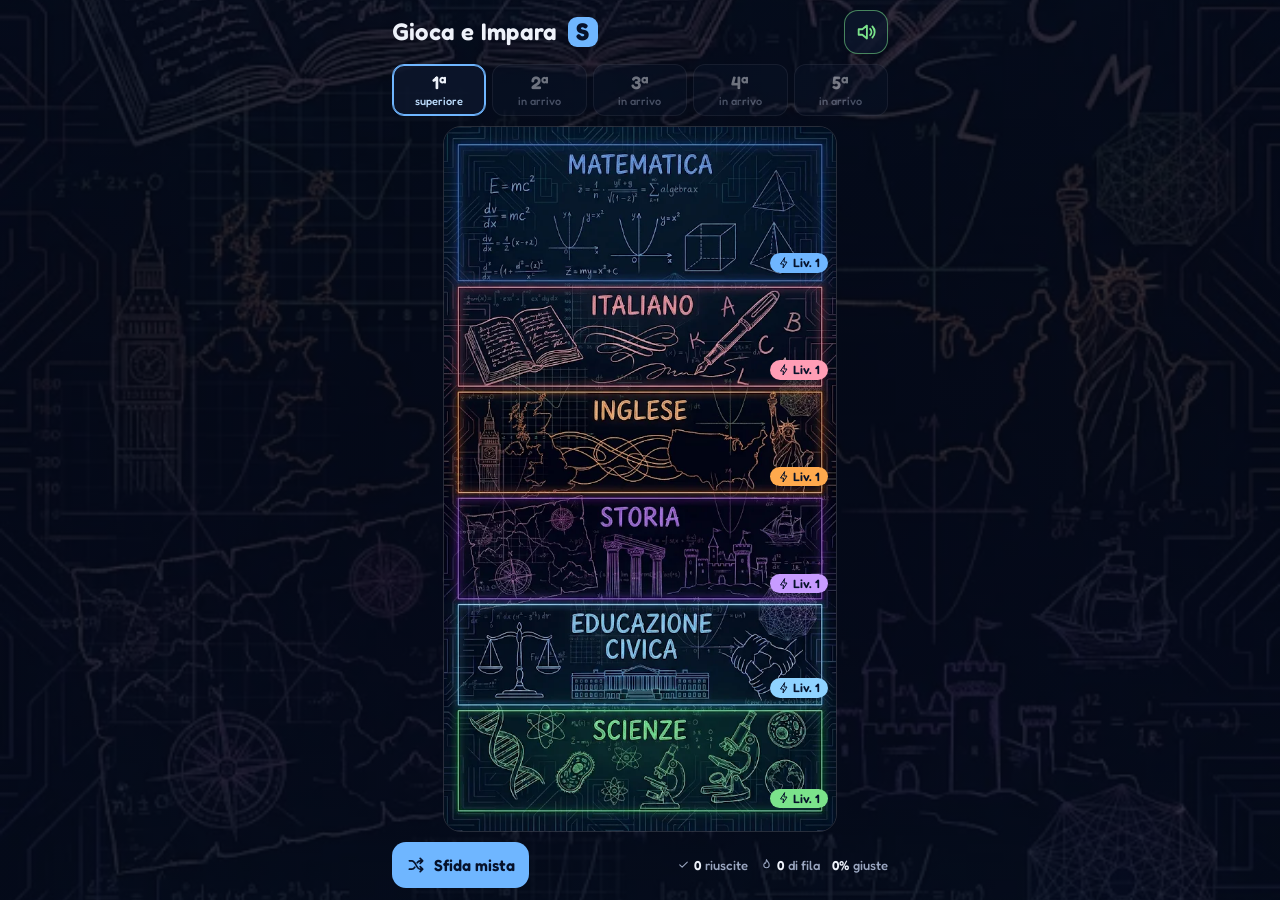
==== www/index.html @ 8625fc1e "Gioca e Impara S: primo pezzo (1ª superiore, sei materie, versione web) Motore dei giochi copiato da" ====
<!DOCTYPE html>
<html lang="it">
<head>
  <meta charset="utf-8">
  <meta http-equiv="Content-Security-Policy" content="default-src 'self' data: blob: gap: 'unsafe-inline'; img-src 'self' data: blob:; media-src 'self' data: blob:; connect-src 'self'">
  <meta name="viewport" content="width=device-width, initial-scale=1, viewport-fit=cover">
  <meta name="theme-color" content="#050B1A">
  <title>Gioca e Impara S</title>
  <link rel="stylesheet" href="css/style.css">
  <link rel="stylesheet" href="css/s.css">
</head>
<body data-theme="teen" class="s-app">
  <main id="app"></main>
  <script src="js/voice.js"></script>
  <script src="js/questions.js"></script>
  <script src="js/s_data.js"></script>
  <script src="js/parole.js"></script>
  <script src="js/emo_words.js"></script>
  <script src="js/games.js"></script>
  <script src="js/games2.js"></script>
  <script src="js/s_games.js"></script>
  <script src="js/s_speech.js"></script>
  <script src="js/s_app.js"></script>
</body>
</html>
---- www/css/style.css ----
/* ===== Gioca e Impara — stile (riordinato il 10/10/2026: stesse regole, raggruppate per argomento) =====
   Ogni sezione mantiene l'ordine originale delle regole. I tre temi sono body[data-theme="piccoli|ragazzi|teen"];
   body.calm = «Effetti e luci ridotti». Le regole aggiunte dopo vanno nella sezione giusta, non in fondo. */

/* ============================================================
   Caratteri (Fredoka, inclusi nell'app)
   ============================================================ */
@font-face { font-family: "Fredoka"; font-weight: 400; src: url("../vendor/fredoka/fredoka-latin-400-normal.woff2") format("woff2"); font-display: swap; }
@font-face { font-family: "Fredoka"; font-weight: 500; src: url("../vendor/fredoka/fredoka-latin-500-normal.woff2") format("woff2"); font-display: swap; }
@font-face { font-family: "Fredoka"; font-weight: 600; src: url("../vendor/fredoka/fredoka-latin-600-normal.woff2") format("woff2"); font-display: swap; }
@font-face { font-family: "Fredoka"; font-weight: 700; src: url("../vendor/fredoka/fredoka-latin-700-normal.woff2") format("woff2"); font-display: swap; }

/* ============================================================
   Colori dei tre temi: piccoli (1ª–3ª el.), ragazzi (4ª–5ª el.), teen (medie)
   ============================================================ */
/* Tre "età" dell'app: i colori cambiano con la classe */
:root, body[data-theme="piccoli"] {
  /* colori riposanti (10/10/2026): niente bianco puro, bordi grigio-blu invece che quasi neri, accenti meno accesi */
  --bg-a: #D9EDF5; --bg-b: #F8F0DA;
  --ink: #33375A; --edge: #474C70;
  --card: #FFFBF2; --card-soft: #F2F6F8;
  --accent: #EE7A98; --on-accent: #FFFFFF;
  --accent2: #F2C35A; --on-accent2: #33375A;
  --good: #3E9E57; --bad: #D25C5F;
  --muted: #5F6385;
}
body[data-theme="ragazzi"] {
  --bg-a: #8FE8D6; --bg-b: #FFE48A;
  --ink: #1F2A44; --edge: #1F2A44;
  --card: #FFFFFF; --card-soft: #EAFBF6;
  --accent: #FF6B3D; --on-accent: #FFFFFF;
  --accent2: #2EE6FF; --on-accent2: #1F2A44;
  --good: #34a847; --bad: #E5484D;
  --muted: #45557A;
}
body[data-theme="teen"] {
  --bg-a: #1B1A4B; --bg-b: #2E2490;
  --ink: #F4F2FF; --edge: #0D0C33;
  --card: #2D2B73; --card-soft: #25235F;
  --accent: #C6F432; --on-accent: #1B1A4B;
  --accent2: #FF3D81; --on-accent2: #FFFFFF;
  --good: #5BE37A; --bad: #FF6B6F;
  --muted: #B9B5F0;
}
body {
  font-family: "Fredoka", system-ui, sans-serif;
  font-weight: 500; font-size: 18px; line-height: 1.3;
  color: var(--ink);
  background: linear-gradient(180deg, var(--bg-a), var(--bg-b));
  background-attachment: fixed;
  -webkit-user-select: none; user-select: none;
  overscroll-behavior: none;
}
body[data-theme="teen"] {
  background: radial-gradient(120% 60% at 80% 0%, #5B2BD6 0%, rgba(91,43,214,0) 60%), linear-gradient(180deg, var(--bg-a), var(--bg-b));
  background-attachment: fixed;
}
body[data-theme="teen"] {
  /* colori riposanti: antracite invece del nero, scritte non bianco pieno, niente aloni fluo */
  --bg-a: #181B22; --bg-b: #181B22;
  --ink: #E4E6EC; --edge: rgba(255,255,255,.14);
  --card: rgba(255,255,255,.06); --card-soft: rgba(255,255,255,.05);
  --accent: #3F9E57; --on-accent: #04140A;
  --accent2: rgba(255,255,255,.09); --on-accent2: #E4E6EC;
  --good: #3F9E57; --bad: #E86B8C;
  --muted: #9298AA;
  background: radial-gradient(420px 320px at 50% 18%, rgba(63,158,87,.10), transparent 65%),
    linear-gradient(rgba(255,255,255,.025) 1px, transparent 1px) 0 0/28px 28px,
    linear-gradient(90deg, rgba(255,255,255,.025) 1px, transparent 1px) 0 0/28px 28px, #181B22;
  background-attachment: fixed;
}
body[data-theme="ragazzi"] {
  /* colori riposanti: blu meno saturo e meno scuro, scritte bianco-panna */
  --bg-a: #1E2A5E; --bg-b: #2E3D7E;
  --ink: #ECEEF6; --edge: rgba(255,255,255,.2);
  --card: rgba(255,255,255,.10); --card-soft: rgba(255,255,255,.08);
  --accent: #34a847; --on-accent: #04140A;
  --accent2: #FFC94A; --on-accent2: #2a1d00;
  --good: #34a847; --bad: #FF5C8A;
  --muted: #B3BBDD;
  background: radial-gradient(380px 300px at 85% 0%, rgba(120,190,230,.16), transparent 65%), radial-gradient(360px 300px at 0% 40%, rgba(155,123,255,.12), transparent 65%), linear-gradient(180deg, var(--bg-a), var(--bg-b));
  background-attachment: fixed;
}

/* ============================================================
   Base della pagina
   ============================================================ */
* { box-sizing: border-box; -webkit-tap-highlight-color: transparent; }
html, body { margin: 0; height: 100%; }
input { -webkit-user-select: text; user-select: text; }
h1, h2, h3 { margin: 0; font-weight: 700; line-height: 1.1; }
h1 { font-size: 32px; }
h2 { font-size: 24px; }
h3 { font-size: 19px; }
p { margin: 0; }
button { font: inherit; color: inherit; background: none; border: 0; padding: 0; cursor: pointer; }
/* niente scorrimento sul body: con overflow su html E body il body diventava un contenitore alto quanto lo schermo e window.scrollTo non scorreva più (il pulsante «Avanti» restava fuori vista) */
html { overflow-x: hidden; }
body { overflow-x: clip; }

/* ============================================================
   Componenti comuni: pulsanti, schede, fumetti, interruttori, finestre
   ============================================================ */
.screen { display: flex; flex-direction: column; gap: 14px; min-height: calc(100vh - 40px); }
.muted { color: var(--muted); font-size: 16px; }
.center { text-align: center; }
.btn {
  display: inline-flex; align-items: center; justify-content: center; gap: 8px;
  min-height: 56px; padding: 10px 22px;
  font-weight: 700; font-size: 20px;
  background: var(--accent); color: var(--on-accent);
  border: 3px solid var(--edge); border-radius: 22px;
  box-shadow: 0 5px 0 var(--edge);
}
.btn:active { transform: translateY(4px); box-shadow: 0 1px 0 var(--edge); }
.btn.alt { background: var(--accent2); color: var(--on-accent2); }
.btn.ghost { background: var(--card); color: var(--ink); }
.btn.big { min-height: 66px; font-size: 24px; width: 100%; }
.btn[disabled] { opacity: .45; box-shadow: 0 5px 0 var(--edge); pointer-events: none; }
.icon-btn {
  width: 48px; height: 48px; display: grid; place-items: center; font-size: 22px;
  background: var(--card); border: 3px solid var(--edge); border-radius: 16px; box-shadow: 0 4px 0 var(--edge);
}
.icon-btn:active { transform: translateY(3px); box-shadow: 0 1px 0 var(--edge); }
.card {
  background: var(--card); border: 3px solid var(--edge); border-radius: 26px;
  box-shadow: 0 6px 0 var(--edge); padding: 16px;
}
body.calm .flash:not(:disabled) { animation: none; }
.bubble {
  position: relative; align-self: center; max-width: 92%;
  background: var(--card); border: 3px solid var(--edge); border-radius: 20px; padding: 10px 16px;
  box-shadow: 0 4px 0 var(--edge); font-weight: 600; text-align: center;
}
.bubble::after {
  content: ""; position: absolute; left: 50%; bottom: -14px; width: 18px; height: 18px; margin-left: -9px;
  background: var(--card); border-right: 3px solid var(--edge); border-bottom: 3px solid var(--edge);
  transform: rotate(45deg); border-bottom-right-radius: 5px;
}
.dots { display: flex; gap: 8px; justify-content: center; }
.dots i { width: 14px; height: 14px; border-radius: 50%; border: 3px solid var(--edge); background: var(--card); }
.dots i.on { background: var(--accent); width: 34px; border-radius: 10px; }
.group-title { font-weight: 700; font-size: 18px; color: var(--muted); margin: 6px 4px 0; }
.avatar {
  width: 56px; height: 56px; flex: none; overflow: hidden; border-radius: 50%; background: var(--card-soft);
  border: 3px solid var(--edge); box-shadow: 0 4px 0 var(--edge);
}
.avatar img { width: 100%; height: 100%; object-fit: cover; display: block; }
.avatar.xl { width: 150px; height: 150px; margin: 0 auto; }
.nav { display: flex; gap: 12px; margin-top: auto; padding-top: 6px; }
.nav .btn { flex: 1; }
.pill {
  display: inline-block; margin-top: 4px; padding: 2px 12px; font-size: 15px; font-weight: 700;
  color: var(--on-accent2); background: var(--accent2); border: 2.5px solid var(--edge); border-radius: 999px;
}
.chip {
  display: inline-flex; align-items: center; gap: 6px; padding: 6px 14px; font-weight: 700; font-size: 18px;
  background: var(--card); border: 3px solid var(--edge); border-radius: 999px; box-shadow: 0 3px 0 var(--edge);
}
.modal { position: fixed; inset: 0; z-index: 20; display: flex; align-items: flex-end; justify-content: center; padding: 16px; background: rgba(20, 18, 60, .55); }
.sheet { width: 100%; max-width: 480px; max-height: 76vh; overflow: auto; display: flex; flex-direction: column; gap: 14px; padding: 18px 16px; }
.sheet > * { flex-shrink: 0; }
.sheet .btn { min-height: 50px; padding: 10px 14px; font-size: 16px; line-height: 1.2; }
.switch { min-width: 76px; min-height: 44px; padding: 4px 12px; font-weight: 700; background: var(--card-soft); border: 3px solid var(--edge); border-radius: 999px; }
.switch.on { background: var(--good); color: #fff; }
.toast {
  position: fixed; left: 50%; bottom: calc(26px + env(safe-area-inset-bottom)); z-index: 30; transform: translateX(-50%);
  max-width: 88vw; padding: 12px 20px; text-align: center; font-weight: 700;
  color: #2B2D52; background: #FFE066; border: 3px solid var(--edge); border-radius: 18px; box-shadow: 0 5px 0 var(--edge);
}
/* pulsante lettura su ogni schermata */
.narrate { position: fixed; right: 12px; top: calc(112px + env(safe-area-inset-top)); z-index: 10; width: 52px; height: 52px; padding: 0; display: grid; place-items: center; font-size: 26px; border-radius: 50%; border: 3px solid var(--edge); background: var(--card); box-shadow: 0 4px 0 var(--edge); cursor: pointer; }
.narrate:active { transform: translateY(3px); box-shadow: 0 1px 0 var(--edge); }
.narrate.on { background: var(--bad); color: #fff; }
.narrate[hidden] { display: none; }
/* interruttore voce ON/OFF (sempre visibile) */
.topctl { position: fixed; left: 0; right: 0; top: calc(8px + env(safe-area-inset-top)); z-index: 25; display: flex; justify-content: center; gap: 8px; pointer-events: none; }
.voicetgl { pointer-events: auto; min-height: 36px; padding: 0 14px; display: flex; align-items: center; gap: 6px; font: inherit; font-size: 15px; font-weight: 800; border-radius: 22px; border: 3px solid var(--edge); background: #2fbf71; color: #fff; box-shadow: 0 4px 0 var(--edge); cursor: pointer; }
.voicetgl.off { background: #e5484d; }
.voicetgl:active { transform: translateY(3px); box-shadow: 0 1px 0 var(--edge); }
.voicetgl[hidden] { display: none; }
.btn-row { display: flex; gap: 10px; }
.btn-row .btn { flex: 1; }
.btn.small { min-height: 36px; padding: 0 10px; font-size: 14px; }
.btn:disabled { opacity: .5; }
.bubble.intro { animation: introPop .4s cubic-bezier(.2,1.4,.4,1) both; }
.bubble.intro::after { left: var(--tail, 50%); }
.flash:not(:disabled) { animation: flashBtn 1.6s ease-in-out 3; }
.screen { min-height: calc(100vh - 70px - env(safe-area-inset-top) - env(safe-area-inset-bottom)); min-height: calc(100dvh - 70px - env(safe-area-inset-top) - env(safe-area-inset-bottom)); gap: 10px; }
.nav { position: sticky; bottom: 0; z-index: 5; padding: 14px 0 2px; background: linear-gradient(to bottom, rgba(0,0,0,0), var(--bg-b) 38%); }
body.playing .topctl { left: 8px; right: auto; top: calc(48px + env(safe-area-inset-top)); justify-content: flex-start; gap: 6px; }
body.playing .voicetgl { min-height: 30px; padding: 0 10px; font-size: 12px; }
body.playing .topctl { left: 8px; right: auto; top: calc(8px + env(safe-area-inset-top)); }
body.playing .voicetgl { min-height: 32px; padding: 0 9px; font-size: 12px; }
body.playing .voicetgl { padding: 0 7px; font-size: 11px; gap: 3px; min-height: 30px; }
body.playing .topctl { gap: 4px; }
body.playing .voicetgl .tx { display: none; }
body.playing .voicetgl { padding: 0 10px; font-size: 16px; }
body.playing .topctl { top: calc(16px + env(safe-area-inset-top)); gap: 10px; }
body.playing .voicetgl { min-height: 46px; min-width: 46px; font-size: 22px; padding: 0 12px; }
.icon-btn[data-act="settings"] { width: 54px; height: 54px; font-size: 26px; background: #5d6068; display: flex; align-items: center; justify-content: center; }
.screen .sheet .parent-note, .sheet .parent-note { font-size: 14px; padding: 6px 10px; margin: 4px 0; }
.sheet .parent-note + h2 { font-size: 20px; margin: 2px 0; }
body[data-theme="teen"] .btn, body[data-theme="teen"] .icon-btn, body[data-theme="teen"] .card, body[data-theme="teen"] .chip,
body[data-theme="teen"] .bubble, body[data-theme="teen"] .tile, body[data-theme="teen"] .ans, body[data-theme="teen"] .switch { box-shadow: none; border-width: 1px; }
body[data-theme="teen"] .btn:active, body[data-theme="teen"] .icon-btn:active, body[data-theme="teen"] .tile:active, body[data-theme="teen"] .ans:active { transform: none; filter: brightness(1.25); }
body[data-theme="teen"] .btn { border-radius: 17px; letter-spacing: .02em; }
body[data-theme="teen"] .btn:not(.alt):not(.ghost) { background: linear-gradient(180deg, #46d160, #2c9a40); border-color: transparent; color: #04140A; }
body[data-theme="teen"] .btn.flash:not(:disabled) { animation: none; box-shadow: 0 0 10px rgba(63,158,87,.25); }
body[data-theme="teen"] .card { border-radius: 22px; backdrop-filter: blur(10px); }
body[data-theme="teen"] .bubble { border-radius: 16px; font-size: 16px; }
body[data-theme="teen"] .bubble::after { border-width: 0 1px 1px 0; background: #14171f; }
body[data-theme="teen"] .bubble { background: #14171f; }
body[data-theme="teen"] .pill { border-width: 1px; background: rgba(52,168,71,.18); border-color: rgba(52,168,71,.55); color: #8CF59E; }
body[data-theme="teen"] .sheet { border-radius: 22px; }
body[data-theme="teen"] .modal { background: rgba(0,0,0,.6); }
body[data-theme="teen"] .switch.on { background: rgba(52,168,71,.4); border-color: #8CF59E; color: #fff; }
body[data-theme="teen"] .voicetgl { background: rgba(52,168,71,.18); color: #8CF59E; border: 1px solid rgba(52,168,71,.6); box-shadow: none; }
body[data-theme="teen"] .voicetgl.off { background: rgba(255,255,255,.07); color: var(--muted); border-color: rgba(255,255,255,.18); }
body[data-theme="teen"] .icon-btn svg { fill: #8CF59E; }
body[data-theme="ragazzi"] .btn, body[data-theme="ragazzi"] .icon-btn, body[data-theme="ragazzi"] .card, body[data-theme="ragazzi"] .chip,
body[data-theme="ragazzi"] .bubble, body[data-theme="ragazzi"] .tile, body[data-theme="ragazzi"] .ans, body[data-theme="ragazzi"] .switch { border-width: 2px; box-shadow: 0 3px 0 rgba(0,0,0,.28); }
body[data-theme="ragazzi"] .btn:active, body[data-theme="ragazzi"] .icon-btn:active, body[data-theme="ragazzi"] .tile:active, body[data-theme="ragazzi"] .ans:active { transform: none; filter: brightness(1.2); box-shadow: 0 3px 0 rgba(0,0,0,.28); }
body[data-theme="ragazzi"] .btn { border-radius: 18px; font-size: 18px; }
body[data-theme="ragazzi"] .btn:not(.alt):not(.ghost) { background: linear-gradient(180deg, #46d160, #2c9a40); border-color: rgba(255,255,255,.25); color: #04140A; }
body[data-theme="ragazzi"] .btn.alt { background: rgba(255,255,255,.14); color: var(--ink); }
body[data-theme="ragazzi"] .btn.flash:not(:disabled) { animation: none; box-shadow: 0 3px 0 rgba(0,0,0,.28), 0 0 20px rgba(52,168,71,.45); }
body[data-theme="ragazzi"] .card { border-radius: 24px; backdrop-filter: blur(8px); }
body[data-theme="ragazzi"] .bubble { background: rgba(255,255,255,.14); }
body[data-theme="ragazzi"] .bubble::after { background: #3a4aa0; border-width: 0 2px 2px 0; }
body[data-theme="ragazzi"] .pill { border-width: 2px; background: rgba(255,201,74,.2); border-color: #FFC94A; color: #FFC94A; }
body[data-theme="ragazzi"] .voicetgl { background: rgba(52,168,71,.25); border: 2px solid rgba(140,245,158,.6); color: #8CF59E; box-shadow: none; }
body[data-theme="ragazzi"] .voicetgl.off { background: rgba(255,255,255,.1); border-color: rgba(255,255,255,.3); color: var(--muted); }
body[data-theme="ragazzi"] .modal { background: rgba(8,12,40,.65); }
body[data-theme="ragazzi"] .switch.on { background: rgba(52,168,71,.45); border-color: #8CF59E; color: #fff; }
body[data-theme="ragazzi"] .btn.small, body[data-theme="teen"] .btn.small { font-size: 14px; min-height: 40px; padding: 4px 12px; border-radius: 14px; white-space: nowrap; }
body[data-theme="ragazzi"] .sheet { background: #1b2a7a; backdrop-filter: none; }
body[data-theme="teen"] .sheet { background: #0e1118; backdrop-filter: none; }

/* ============================================================
   Schermata iniziale e marchio
   ============================================================ */
.brand { display: flex; align-items: center; justify-content: center; gap: 8px; font-weight: 700; font-size: 24px; line-height: 1; }
.brand-em { width: 42px; height: 40px; flex: none; }
.brand .b1 { color: var(--accent); }
.brand .b2 { font-size: 16px; color: var(--muted); }
.brand .b3 { color: var(--ink); }
.splash { position: fixed; inset: 0; z-index: 100; display: flex; flex-direction: column; align-items: center; justify-content: center; gap: 16px; padding: 24px;
  background: linear-gradient(165deg, #6EC6FF 0%, #9B6BFF 55%, #FF8AB5 100%); overflow: hidden; transition: opacity .6s ease, visibility 0s linear .6s; }
.splash.out { opacity: 0; visibility: hidden; pointer-events: none; }
.sp-conf { position: absolute; inset: 0; pointer-events: none; }
.sp-conf i { position: absolute; top: -8%; border-radius: 3px; opacity: .9; animation: spFall linear infinite; }
.sp-logo { width: min(62vw, 250px); animation: spLogo 1.1s cubic-bezier(.2, 1.5, .4, 1) both, spFloat 3s ease-in-out 1.2s infinite; filter: drop-shadow(0 8px 0 rgba(43, 45, 82, .28)); }
.sp-logo svg { display: block; width: 100%; height: auto; }
.sp-logo img { display: block; width: 100%; height: auto; }
.splash.sp-away > * { display: none; }
.splash.sp-away { transition: opacity .35s ease, visibility 0s linear .35s; }
.splash.sp-dedica { background: radial-gradient(120% 80% at 50% 30%, #4B6BFF 0%, rgba(75,107,255,0) 60%), linear-gradient(160deg, #E5484D, #2E5BFF); }
.sp-logo .em-star { transform-box: fill-box; transform-origin: 50% 70%; animation: spStar 1.6s ease-in-out 1.1s infinite; }
.sp-name { text-align: center; color: #fff; text-shadow: 0 4px 0 rgba(43, 45, 82, .45); }
.sp-l1 { font-size: 58px; font-weight: 700; line-height: 1; color: #FFE066; }
.sp-l2 { font-size: 40px; font-weight: 700; line-height: 1.1; }
.sp-name span { display: inline-block; animation: spLetter .7s cubic-bezier(.3, 1.7, .5, 1) both; animation-delay: calc(.55s + var(--i, 0) * .07s); }
.sp-name .sp-sp { width: .35em; animation: none; }
.sp-credit { margin-top: 10px; text-align: center; font-size: 15px; line-height: 1.35; color: #fff; text-shadow: 0 2px 0 rgba(43, 45, 82, .4); animation: spFade .9s ease 1.9s both; }
.sp-credit b { display: block; font-size: 21px; margin: 2px 0; color: #FFE066; }
.brand-for { text-align: center; font-weight: 700; font-size: 15px; color: var(--muted); margin-top: 4px; }
.sp-for { margin: 8px 0 0; text-align: center; color: #FFE066; font-weight: 700; font-size: 18px; text-shadow: 0 2px 0 rgba(43, 45, 82, .4); }
.sp-for[hidden] { display: none; }
body[data-theme="teen"] .brand .b1 { color: #8CF59E; }
body[data-theme="ragazzi"] .brand .b1 { color: #FFC94A; }

/* ============================================================
   Benvenuto e creazione del profilo
   ============================================================ */
.field {
  width: 100%; min-height: 64px; padding: 10px 18px; font: inherit; font-size: 26px; font-weight: 700; text-align: center;
  color: var(--ink); background: var(--card); border: 3px solid var(--edge); border-radius: 22px; box-shadow: 0 5px 0 var(--edge);
}
.field::placeholder { color: var(--muted); font-weight: 500; font-size: 20px; }
.choice {
  position: relative; min-height: 64px; padding: 8px 10px; display: flex; flex-direction: column; align-items: center; justify-content: center;
  font-weight: 700; font-size: 19px; text-align: center;
  background: var(--card); border: 3px solid var(--edge); border-radius: 20px; box-shadow: 0 5px 0 var(--edge);
}
.choice:active { transform: translateY(4px); box-shadow: 0 1px 0 var(--edge); }
.choice.sel { background: var(--accent); color: var(--on-accent); }
.choice.sel::after {
  content: "✓"; position: absolute; top: -10px; right: -8px; width: 30px; height: 30px; display: grid; place-items: center;
  font-size: 18px; color: #fff; background: var(--good); border: 3px solid var(--edge); border-radius: 50%;
}
.choice .big-num { font-size: 28px; line-height: 1; }
.family { padding: 10px 6px 12px; min-height: 0; }
.family .char { width: 92%; }
.family span { font-size: 16px; line-height: 1.1; }
.colors { display: flex; justify-content: center; gap: 12px; flex-wrap: wrap; }
.dot {
  position: relative; width: 48px; height: 48px; border-radius: 50%; border: 3px solid var(--edge); box-shadow: 0 4px 0 var(--edge);
}
.dot:active { transform: translateY(3px); box-shadow: 0 1px 0 var(--edge); }
.dot.sel::after { content: "✓"; position: absolute; inset: 0; display: grid; place-items: center; font-weight: 700; font-size: 24px; color: #2B2D52; }
/* presentazione dei compagni */
.choice.family span { display: block; line-height: 1.15; }
.choice.family b { display: block; font-size: 20px; }
.choice.family small { display: block; font-size: 12px; font-weight: 600; opacity: .8; }
/* schermata di benvenuto */
.welcome .trio { display: flex; justify-content: center; gap: 6px; }
.welcome .mate { flex: 1; display: flex; flex-direction: column; align-items: center; gap: 4px; }
.welcome .mate svg { width: 100%; max-width: 110px; height: auto; }
.welcome .mate b { font-size: 20px; }
/* prima schermata: tre colonne, una per fascia, ognuna con i suoi colori e il suo compagno */
.welcome .bands { display: grid; grid-template-columns: repeat(3, 1fr); gap: 8px; }
.welcome .band { display: flex; flex-direction: column; align-items: center; justify-content: space-between; gap: 6px; min-height: 250px; padding: 12px 4px 8px; border-radius: 20px; font-family: inherit; cursor: pointer; transition: opacity .25s, transform .25s; }
.welcome .band svg { width: 100%; max-width: 112px; height: auto; }
.welcome .band .bd-lab { display: flex; flex-direction: column; align-items: center; line-height: 1.05; }
.welcome .band .bd-lab b { font-size: 24px; font-weight: 700; }
.welcome .band .bd-lab small { font-size: 14px; font-weight: 600; opacity: .85; }
.welcome .band.b-piccoli { color: #2B2D52; background: linear-gradient(#BFE8FF, #FFF3C4); border: 3px solid #2B2D52; box-shadow: 0 4px 0 #2B2D52; }
.welcome .band.b-ragazzi { color: #fff; background: linear-gradient(#2d3a9a, #1f2a7a); border: 2px solid rgba(255,255,255,.3); box-shadow: 0 4px 12px rgba(0,0,0,.3); }
.welcome .band.b-teen { color: #F3F5FA; background: radial-gradient(160px 120px at 50% 30%, rgba(52,168,71,.35), transparent 70%), #06070B; border: 1px solid rgba(140,245,158,.45); box-shadow: 0 4px 14px rgba(0,0,0,.45); }
.welcome .bands.has-sel .band:not(.sel) { opacity: .5; }
.welcome .band.sel { transform: translateY(-4px); outline: 4px solid #FFD23F; outline-offset: 2px; }
body.calm .welcome .band { transition: none; }
.cls-grid { grid-template-columns: repeat(3, 1fr); gap: 10px; }
.cls-grid .choice { font-size: 14px; padding: 8px 4px; min-height: 66px; }
.cls-grid .choice .big-num { font-size: 26px; }
.parent-note { margin: 8px 0 4px; padding: 10px 12px; background: #ffd23f; color: #0d0c33; border: 3px solid #0d0c33; border-radius: 14px; font-weight: 800; font-size: 16px; text-align: center; line-height: 1.25; }

/* ============================================================
   Home: profilo, tempo di telefono, livello, materie
   ============================================================ */
.top { display: flex; align-items: center; gap: 10px; }
.top .who { flex: 1; min-width: 0; }
.top .who h2 { font-size: 22px; white-space: nowrap; overflow: hidden; text-overflow: ellipsis; }
.time { display: flex; flex-direction: column; gap: 8px; }
.time .row { display: flex; align-items: baseline; justify-content: space-between; gap: 8px; }
.time .num { font-size: 44px; font-weight: 700; line-height: 1; }
.bar { position: relative; height: 26px; background: var(--card-soft); border: 3px solid var(--edge); border-radius: 999px; overflow: hidden; }
.bar > i { position: absolute; left: 0; top: 0; bottom: 0; background: var(--accent2); border-right: 3px solid var(--edge); }
.bar > b { position: absolute; top: 0; bottom: 0; width: 3px; background: var(--edge); }
.bar-labels { display: flex; justify-content: space-between; font-size: 15px; color: var(--muted); font-weight: 600; }
.subjects { display: grid; grid-template-columns: 1fr 1fr; gap: 12px; }
.tile {
  position: relative; min-height: 92px; padding: 10px 8px; display: flex; flex-direction: column; align-items: center; justify-content: center; gap: 2px;
  font-weight: 700; font-size: 18px; text-align: center; line-height: 1.1;
  color: #2B2D52; background: var(--tc); border: 3px solid var(--edge); border-radius: 22px; box-shadow: 0 5px 0 var(--edge);
}
.tile:active { transform: translateY(4px); box-shadow: 0 1px 0 var(--edge); }
body[data-theme="piccoli"] .tile, body[data-theme="ragazzi"] .tile { filter: saturate(.82); }   /* colori riposanti */
.tile .ic { font-size: 34px; line-height: 1; }
.tile.soon { background: var(--card-soft); color: var(--muted); border-style: dashed; }
.tile.soon small { font-size: 13px; font-weight: 600; }
.tile.sel::after {
  content: "✓"; position: absolute; top: -10px; right: -8px; width: 30px; height: 30px; display: grid; place-items: center;
  font-size: 18px; color: #fff; background: var(--good); border: 3px solid var(--edge); border-radius: 50%;
}
.dock { position: sticky; bottom: 0; display: flex; gap: 12px; padding: 22px 0 4px; margin-top: auto; background: linear-gradient(to bottom, rgba(0,0,0,0), var(--bg-b) 38%); }
.dock .btn { flex: 1; }
.dock .btn.alt { flex: .8; }
.sel-head { display: flex; align-items: center; justify-content: space-between; gap: 8px; }
.sel-head h2 { margin: 0; }
.sel-btns { display: flex; gap: 6px; }
.sp-points { display: grid; gap: 8px; }
.sp-pt { display: flex; gap: 10px; align-items: flex-start; padding: 10px 12px; border-radius: 14px; background: color-mix(in srgb, var(--accent, #9B6BFF) 14%, transparent); }
.sp-pt > span { font-size: 28px; line-height: 1; }
.sp-pt p { margin: 0; font-size: 15px; line-height: 1.35; }
/* livello degli esercizi (home) e dedica */
.lvl-box { display: flex; align-items: center; justify-content: space-between; gap: 8px; padding: 8px 10px; margin: 10px 0 4px; border: 3px solid var(--edge); border-radius: 18px; background: var(--card-soft); }
.lvl-box .lvl-mid { flex: 1; display: flex; flex-direction: column; align-items: center; text-align: center; line-height: 1.2; }
.lvl-box .lvl-mid small { color: var(--muted); font-weight: 600; }
.lvl-box .lvl-mid b { font-size: 20px; }
.lvl-box .lvl-tag { font-size: 13px; font-weight: 700; margin-top: 2px; }
.lvl-box.lvl-1 .lvl-tag { color: #b36b00; }
.lvl-box.lvl0 .lvl-tag { color: var(--muted); }
.lvl-box.lvl1 { border-color: #3DDC97; }
.lvl-box.lvl1 .lvl-tag { color: #158a58; }
body[data-theme="teen"] .bar { height: 14px; border-width: 1px; background: rgba(255,255,255,.08); }
body[data-theme="teen"] .bar > i { background: linear-gradient(90deg, #3F9E57, #7CCB8E); border-right: 0; box-shadow: none; }
body[data-theme="teen"] .bar > b { background: rgba(255,255,255,.5); width: 2px; }
body[data-theme="teen"] .time .num { font-size: 48px; letter-spacing: -.02em; }
body[data-theme="teen"] .lvl-box { border-width: 1px; border-radius: 18px; }
body[data-theme="teen"] .lvl-box.lvl1 .lvl-tag { color: #8CF59E; }
body[data-theme="teen"] .lvl-box.lvl-1 .lvl-tag { color: #FFC94A; }
body[data-theme="teen"] .dock { background: linear-gradient(to bottom, rgba(6,7,11,0), #06070B 38%); }
/* materie: schede scure con bordo del colore della materia */
body[data-theme="teen"] .tile { flex-direction: row; justify-content: flex-start; gap: 10px; min-height: 66px; padding: 8px 44px 8px 12px; text-align: left; border-radius: 16px; font-size: 17px;
  color: var(--ink); background: linear-gradient(135deg, color-mix(in srgb, var(--tc) 22%, transparent), rgba(255,255,255,.04)); border-color: color-mix(in srgb, var(--tc) 60%, transparent); }
body[data-theme="teen"] .tile .ic { font-size: 24px; flex: none; }
body[data-theme="teen"] .tile { font-size: 16px; hyphens: auto; overflow-wrap: anywhere; }
body[data-theme="teen"] .tile.sel { border-color: #7CCB8E; box-shadow: 0 0 6px rgba(63,158,87,.25); }
body[data-theme="teen"] .tile.sel::after { top: 50%; right: 12px; margin-top: -13px; width: 26px; height: 26px; font-size: 15px; border-width: 0; background: #34a847; color: #04140A; }
body[data-theme="teen"] .tile.soon { background: rgba(255,255,255,.04); border-style: dashed; color: var(--muted); }
body[data-theme="teen"] .tile { padding: 8px 34px 8px 10px; gap: 8px; font-size: 15px; overflow-wrap: normal; hyphens: none; }
body[data-theme="teen"] .tile .ic { font-size: 22px; }
body[data-theme="teen"] .tile.sel::after { right: 8px; width: 22px; height: 22px; margin-top: -11px; font-size: 13px; }
body[data-theme="ragazzi"] .bar { height: 20px; border-width: 2px; background: rgba(255,255,255,.12); }
body[data-theme="ragazzi"] .bar > i { background: linear-gradient(90deg, #34a847, #8CF59E); border-right: 0; }
body[data-theme="ragazzi"] .bar > b { background: rgba(255,255,255,.6); width: 2px; }
body[data-theme="ragazzi"] .lvl-box { border-width: 2px; border-radius: 18px; }
body[data-theme="ragazzi"] .lvl-box.lvl1 .lvl-tag { color: #8CF59E; }
body[data-theme="ragazzi"] .lvl-box.lvl-1 .lvl-tag { color: #FFC94A; }
body[data-theme="ragazzi"] .dock { background: linear-gradient(to bottom, rgba(34,55,143,0), #22378f 38%); }
/* materie: colorate ma con sfumatura, testo bianco, icona grande */
body[data-theme="ragazzi"] .tile { min-height: 84px; border-radius: 20px; color: #fff; font-size: 17px; text-shadow: 0 1px 2px rgba(0,0,0,.35);
  background: linear-gradient(160deg, color-mix(in srgb, var(--tc) 85%, #fff 0%), color-mix(in srgb, var(--tc) 55%, #101a52)); border-color: rgba(255,255,255,.3); }
body[data-theme="ragazzi"] .tile.sel { border-color: #fff; box-shadow: 0 3px 0 rgba(0,0,0,.28), 0 0 16px rgba(255,255,255,.3); }
body[data-theme="ragazzi"] .tile.sel::after { border-width: 2px; border-color: #fff; background: #34a847; color: #04140A; }
body[data-theme="ragazzi"] .tile.soon { background: rgba(255,255,255,.07); color: var(--muted); }
body[data-theme="ragazzi"] .sel-head h2 { font-size: 21px; }
/* 7) home: il compagno accanto al fumetto e il tempo su una riga, così le materie si vedono subito */
.screen.home .home-hi { display: flex; align-items: center; gap: 8px; }
.screen.home .home-hi .hero { width: 104px; margin: 0; flex: none; }
.screen.home .home-hi .bubble { flex: 1; align-self: center; max-width: none; margin-left: 8px; }
.screen.home .home-hi .bubble::after { left: -10px; top: 50%; bottom: auto; margin: -9px 0 0; transform: rotate(135deg); }
.screen.home .time { gap: 6px; }
.screen.home .time .row { align-items: center; }
.screen.home .time h3 .muted { font-size: 14px; font-weight: 600; }
.screen.home .time .num { font-size: 32px; }
.screen.home .lvl-box { margin: 0; padding: 4px 8px; }

/* ============================================================
   «Cervello esploso» (pausa)
   ============================================================ */
.cd .cd-ic { font-size: min(52vw, 220px); line-height: 1.1; display: inline-block; animation: cdBoom 1.1s ease-out both; }
body.calm .cd .cd-ic { animation: none; }
.cd-box { display: flex; flex-direction: column; align-items: center; gap: 2px; padding: 14px; border-radius: 22px; background: rgba(20,12,60,.55); border: 3px solid #b085ff; }
.cd-box small { font-size: 16px; color: #d9ccff; }
.cd-box b { font-size: 34px; }
.cd-banner { margin: 6px 0; padding: 10px 14px; border-radius: 16px; background: #efe6ff; border: 2px solid #b085ff; text-align: center; font-size: 16px; }

/* ============================================================
   Il compagno: animazioni, fumetti, feste
   ============================================================ */
.char { display: block; width: 100%; height: auto; overflow: visible; }
.char.cool { filter: drop-shadow(0 0 5px rgba(46, 230, 255, .45)); }
.char.teen { filter: drop-shadow(0 0 4px rgba(198, 244, 50, .2)); }
.hero { width: 190px; margin: 0 auto; animation: bob 3.2s ease-in-out infinite; }
.hero.small { width: 120px; }
.hero { position: relative; }
.hero .char { transform-origin: 50% 100%; }
.hop { animation: hop .5s ease-out; }
/* sbagliato: si schiaccia e piange */
.hero.squash { animation: none; }
.hero.squash .char { animation: squash 1.1s cubic-bezier(.2,.8,.3,1) forwards; }
.tear { position: absolute; top: 58%; width: 11px; height: 16px; background: #5ec8ff; border-radius: 60% 60% 70% 70%; opacity: 0; animation: tear 1.1s ease-in infinite; animation-delay: .5s; }
.tear.l { left: 34%; }
.tear.r { right: 34%; animation-delay: .75s; }
.cry { position: absolute; left: 0; right: 0; top: 4px; margin: 0 auto; width: max-content; font-size: 26px; animation: cryup 1.6s ease-out forwards; }
/* giusto: otto esultanze diverse (capriola, pirouette, salto indietro, ruota, saltelli, trottola, dondolo, razzo) */
.hero.dance { animation: none; }
.hero.dance .char { animation: var(--dance) 2.4s ease-in-out forwards; transform-origin: 50% 60%; }
/* alone morbido: sfuma piano, niente lampi */
.halo { position: absolute; inset: 4%; border-radius: 50%; pointer-events: none; background: radial-gradient(circle, rgba(255,226,110,.55), rgba(255,226,110,0) 68%); animation: haloFade 2s ease-in-out forwards; }
body.calm .spark, body.calm .confetto, body.calm .halo { display: none !important; }
.shake { animation: shake .45s; }
.spark { position: fixed; z-index: 15; pointer-events: none; font-size: 26px; animation: fly .9s ease-out forwards; }
.hero.xs { width: 92px; }
.shake { animation: shake .4s ease-in-out; }
/* reazione dell'omino sempre visibile: appare al centro un attimo e non blocca i tocchi */
.hero.fx { position: fixed; left: 0; right: 0; top: calc(20% + env(safe-area-inset-top)); width: 150px; margin: 0 auto; z-index: 22; pointer-events: none; animation: none; }
/* fumetto di Rudy */
.rudy-say { position: absolute; left: 56%; top: -30px; z-index: 5; background: #fff; color: #2B2D52; border: 3px solid #2B2D52; border-radius: 16px; padding: 3px 12px; font: 700 18px/1.25 "Fredoka", system-ui, sans-serif; white-space: nowrap; transform-origin: 18% 100%; animation: rudySay 2.7s ease both; pointer-events: none; }
.rudy-say::after { content: ""; position: absolute; left: 14px; bottom: -11px; width: 12px; height: 12px; background: #fff; border-right: 3px solid #2B2D52; border-bottom: 3px solid #2B2D52; transform: rotate(45deg); }
.hero.xs .rudy-say { font-size: 14px; padding: 2px 9px; top: -26px; }
.screen.play .hero.narr { position: fixed; right: 6px; top: calc(4px + env(safe-area-inset-top)); width: 104px; height: 104px; margin: 0; z-index: 30; animation: none; }
.screen.play .hero.narr svg { width: 100%; height: 100%; }
.hero.fx { display: none; }
.screen.play .hero.narr { right: auto; left: 4px; top: calc(52px + env(safe-area-inset-top)); }
.screen.play .hero.narr { top: calc(144px + env(safe-area-inset-top)); width: 122px; height: 122px; left: 2px; }
.hero[class*="fail-"] { animation: none; }
.hero[class*="fail-"] .char { animation: var(--fail-anim) 1.6s ease-in-out forwards; transform-origin: 50% 80%; }
.hero.fail-ribalta { --fail-anim: ribalta; }
.hero.fail-cade { --fail-anim: cade; }
.hero.fail-stordito { --fail-anim: stordito; }
.hero.fail-tremolio { --fail-anim: tremolio; }
.hero.fail-sgonfia { --fail-anim: sgonfia; }
.hero.fail-rotola { --fail-anim: rotola; }
.hero.fail-svenuto { --fail-anim: svenuto; }
.fest { position: fixed; inset: 0; z-index: 200; background: radial-gradient(circle at 50% 40%, #6a3cff, #2a1580 70%); overflow: hidden; display: grid; place-items: center; animation: festin .35s ease-out; }
.fest-in { position: relative; z-index: 3; display: flex; flex-direction: column; align-items: center; gap: 10px; width: 100%; padding: 0 12px; }
.fest .hero { width: min(78vw, 330px); height: min(78vw, 330px); }
.fest .hero svg { width: 100%; height: 100%; }
.fest-banner { font-weight: 900; text-align: center; color: #0d0c33; background: #ffd23f; border: 4px solid #0d0c33; border-radius: 14px; box-shadow: 0 6px 0 #0d0c33; padding: 8px 18px; }
.fest-banner.b1 { font-size: 22px; transform: rotate(-3deg); background: #ff5a8a; color: #fff; animation: festban .6s .2s both cubic-bezier(.2,1.6,.4,1); }
.fest-banner.b2 { font-size: 30px; line-height: 1.1; transform: rotate(2deg); animation: festban .6s .5s both cubic-bezier(.2,1.6,.4,1); }
.fest-tap { color: #fff; opacity: .75; font-weight: 700; margin-top: 4px; }
.fc { position: absolute; top: -20px; width: 10px; height: 16px; border-radius: 2px; z-index: 2; animation: fcfall linear infinite; }
.fw { position: absolute; width: 0; height: 0; z-index: 1; }
.fw u { position: absolute; left: 0; top: 0; width: 8px; height: 8px; border-radius: 50%; opacity: 0; animation: fwb 1.3s ease-out infinite; }
.fest-banner.b2 { text-transform: uppercase; }
/* 2) fumetto dell'omino durante il gioco: sotto la faccia, non sopra la domanda */
.screen.play .hero.narr .rudy-say { top: auto; bottom: -40px; left: 0; right: 0; margin: 0 auto; width: max-content; max-width: 118px;
  white-space: normal; text-align: center; font-size: 15px; line-height: 1.15; padding: 3px 9px; transform-origin: 50% 0; }
.screen.play .hero.narr .rudy-say::after { left: calc(50% - 6px); bottom: auto; top: -9px; transform: rotate(225deg); }
/* incoraggiamento dopo il secondo errore */
.rudy-say.cheer { background: #FFD23F; }

/* ============================================================
   Schermata di gioco e domanda a 4 risposte
   ============================================================ */
.gtop { display: flex; align-items: center; gap: 10px; }
.gtop .space { flex: 1; }
.qcard { display: flex; flex-direction: column; gap: 12px; }
.qsub { align-self: flex-start; padding: 2px 12px; font-size: 15px; font-weight: 700; color: #2B2D52; background: var(--sc); border: 2.5px solid var(--edge); border-radius: 999px; }
.qtext { font-size: 24px; font-weight: 700; line-height: 1.2; }
.answers { display: grid; gap: 12px; }
.ans {
  position: relative; display: flex; align-items: center; gap: 12px; min-height: 66px; padding: 8px 14px;
  text-align: left; font-weight: 700; font-size: 22px; color: #2B2D52;
  background: var(--ac); border: 3px solid var(--edge); border-radius: 20px; box-shadow: 0 5px 0 var(--edge);
}
.ans:active { transform: translateY(4px); box-shadow: 0 1px 0 var(--edge); }
.ans .shape { flex: none; width: 34px; height: 34px; display: grid; place-items: center; font-size: 20px; background: #fff; border: 2.5px solid var(--edge); border-radius: 50%; }
.ans.right { background: var(--good); color: #fff; }
.ans.right .shape::before { content: "✓"; color: var(--good); font-weight: 700; }
.ans.wrong { background: var(--bad); color: #fff; }
body[data-theme="teen"] .ans.right, body[data-theme="teen"] .ans.wrong { color: #0D0C33; }
body[data-theme="teen"] .ans.right .shape::before, body[data-theme="teen"] .ans.wrong .shape::before { color: #0D0C33; }
.ans.wrong .shape::before { content: "✗"; color: var(--bad); font-weight: 700; }
.ans.right .shape > span, .ans.wrong .shape > span { display: none; }
.ans.dim { opacity: .55; }
.ans[disabled] { pointer-events: none; }
.feedback { display: flex; flex-direction: column; gap: 10px; }
.feedback .head { display: flex; align-items: center; justify-content: space-between; gap: 8px; }
.delta { font-size: 28px; font-weight: 700; }
.delta.up { color: var(--good); }
.delta.down { color: var(--bad); }
.qcard .muted { font-size: 16px; }
.feedback .sol { font-size: 20px; }
/* il feedback con "Avanti" resta fisso in basso: non serve scorrere */
.feedback { position: sticky; bottom: 6px; z-index: 5; }
.feedback .btn.big { min-height: 56px; font-size: 22px; }
/* pupazzetto più piccolo nelle schermate di gioco, così domanda e risposte salgono */
.gtop + .hero.small { width: 84px; }
.gtop + .hero.xs { width: 64px; }
.screen.play { padding-top: 58px; }
.screen.play .gtop { position: fixed; left: 8px; top: calc(6px + env(safe-area-inset-top)); z-index: 26; width: calc(100% - 124px); gap: 6px; flex-wrap: nowrap; justify-content: flex-start; }
.screen.play .gtop .icon-btn { width: 34px; height: 34px; min-height: 34px; font-size: 15px; }
.screen.play .gtop .chip { font-size: 13px; padding: 2px 9px; white-space: nowrap; }
.screen.play:not(.quiz) { padding-top: 46px; }
.screen.play .nbub { position: relative; color: var(--edge); margin-right: 120px; background: #fff; border: 3px solid var(--edge); border-radius: 18px; padding: 6px 10px; font-weight: 800; font-size: 17px; line-height: 1.2; box-shadow: 0 4px 0 var(--edge); display: flex; flex-direction: column; gap: 4px; align-items: flex-start; }
.screen.play .nbub:after { content: ""; position: absolute; right: -14px; top: 16px; border: 8px solid transparent; border-left: 12px solid var(--edge); }
.screen.play .nbub .bsub { padding: 0 8px; font-size: 12px; font-weight: 700; background: var(--sc); border: 2px solid var(--edge); border-radius: 999px; }
.screen.play .gtop { left: auto; right: 8px; width: auto; justify-content: flex-end; }
.screen.play .gtop .icon-btn { order: 3; }
.screen.play { padding-top: 4px; }
.screen.play:not(.quiz) { padding-top: 4px; }
.screen.play.quiz { padding-top: 52px; }
.screen.play .nbub { margin: 0 0 0 108px; min-height: 100px; justify-content: center; color: var(--edge); }
.screen.play .nbub:after { right: auto; left: -14px; top: 40px; border-left: 0; border-right: 12px solid var(--edge); }
.screen.play .gtop { gap: 4px; }
.screen.play .gtop .chip { font-size: 12px; padding: 2px 7px; }
.screen.play .gtop .icon-btn { width: 30px; height: 30px; min-height: 30px; font-size: 14px; }
.screen.play.quiz .qcard .qsub { margin-left: 92px; }
.screen.play #gbox { flex: 1 1 auto; display: flex; flex-direction: column; justify-content: center; }
.screen.play #gfb, .screen.play #gfb .feedback { position: static; flex: 0 0 auto; }
.screen.play .gtop { top: calc(16px + env(safe-area-inset-top)); gap: 8px; }
.screen.play .gtop .icon-btn { width: 46px; height: 46px; min-height: 46px; font-size: 20px; }
.screen.play .gtop .chip { font-size: 15px; padding: 8px 11px; }
.screen.play, .screen.play.quiz, .screen.play:not(.quiz) { padding-top: 92px; min-height: 100dvh; display: flex; flex-direction: column; padding-bottom: 18px; }
.screen.play .nbub { margin-left: 122px; margin-top: -30px; }
.screen.play .nbub:after { left: -15px; top: 56px; border-width: 10px 14px 10px 0; border-style: solid; border-color: transparent var(--edge) transparent transparent; }
.screen.play .nbub:before { content: ""; position: absolute; left: -9px; top: 59px; border: 7px solid transparent; border-left: 0; border-right: 12px solid #fff; z-index: 2; }
.screen.play #gbox { margin-top: -10px; flex: 1 1 auto; }
/* domande a risposta multipla: il pupazzetto sta sull'angolo del riquadro, senza coprire il testo */
.screen.play.quiz { padding-top: 168px; }
.screen.play.quiz .hero.narr { top: calc(88px + env(safe-area-inset-top)); }
.screen.play, .screen.play.quiz, .screen.play:not(.quiz) { min-height: calc(100dvh - 70px - env(safe-area-inset-top) - env(safe-area-inset-bottom)); box-sizing: border-box; }
.screen.play.quiz { position: relative; }
.screen.play.quiz .hero.narr { position: absolute; top: 38px; left: 2px; }
/* risposte del quiz */
body[data-theme="teen"] .ans { background: rgba(255,255,255,.06); color: var(--ink); border-radius: 16px; font-weight: 600; font-size: 20px; }
body[data-theme="teen"] .ans .shape { background: rgba(255,255,255,.1); border: 0; border-radius: 9px; width: 30px; height: 30px; font-size: 14px; color: var(--muted); }
body[data-theme="teen"] .ans.right { background: rgba(52,168,71,.28); border-color: #8CF59E; color: #fff; }
body[data-theme="teen"] .ans.wrong { background: rgba(255,92,138,.2); border-color: #FF5C8A; color: #fff; }
body[data-theme="teen"] .ans.right .shape, body[data-theme="teen"] .ans.wrong .shape { background: transparent; }
body[data-theme="teen"] .ans.right .shape::before { color: #8CF59E; }
body[data-theme="teen"] .ans.wrong .shape::before { color: #FF5C8A; }
body[data-theme="teen"] .qsub { border-width: 1px; background: rgba(255,255,255,.08); color: var(--ink); }
/* risposte */
body[data-theme="ragazzi"] .ans { background: rgba(255,255,255,.11); color: var(--ink); border-radius: 18px; font-weight: 600; }
body[data-theme="ragazzi"] .ans .shape { background: var(--ac); border: 0; color: #1a1f44; }
body[data-theme="ragazzi"] .ans.right { background: rgba(52,168,71,.4); border-color: #8CF59E; color: #fff; }
body[data-theme="ragazzi"] .ans.wrong { background: rgba(255,92,138,.3); border-color: #FF5C8A; color: #fff; }
body[data-theme="ragazzi"] .ans.right .shape, body[data-theme="ragazzi"] .ans.wrong .shape { background: #fff; }
body[data-theme="ragazzi"] .qsub { border-width: 2px; }
/* fumetto dei giochi: testo chiaro su vetro scuro (la bordatura è ora trasparente) */
body[data-theme="ragazzi"] .screen.play .nbub, body[data-theme="teen"] .screen.play .nbub { color: var(--ink); background: rgba(255,255,255,.12); border: 2px solid rgba(255,255,255,.22); box-shadow: none; }
body[data-theme="teen"] .screen.play .nbub { background: #14171f; border-width: 1px; }
body[data-theme="ragazzi"] .screen.play .nbub:before, body[data-theme="teen"] .screen.play .nbub:before { border-right-color: #2a3a8c; }
body[data-theme="teen"] .screen.play .nbub:before { border-right-color: #14171f; }
body[data-theme="ragazzi"] .screen.play .nbub:after, body[data-theme="teen"] .screen.play .nbub:after { border-right-color: rgba(255,255,255,.22); border-color: transparent rgba(255,255,255,.22) transparent transparent; }
body[data-theme="ragazzi"] .nbub .bsub, body[data-theme="teen"] .nbub .bsub { color: #fff; border: 0; background: color-mix(in srgb, var(--sc) 45%, #000); }   /* più scuro: la scritta bianca si legge anche sul giallo */
/* giochi: personaggio e fumetto 40px più in alto (c'era una fascia vuota sotto i pulsanti) e il fumetto è alto abbastanza perché
   il gioco parta SOTTO i piedi del personaggio (prima la prima riga/carta finiva sotto di lui) */
.screen.play:not(.quiz) { padding-top: 52px; }
.screen.play:not(.quiz) .hero.narr { top: calc(104px + env(safe-area-inset-top)); }
.screen.play:not(.quiz) .nbub { min-height: 140px; }
.screen.play #gbox { margin-top: 4px; }
/* 5) nome della materia sopra la domanda: più grande */
.screen.play .nbub .bsub { font-size: 14px; padding: 1px 10px; }
.screen.play .nbub .bsub { background: color-mix(in srgb, var(--sc) 45%, #fff); }   /* tinta chiara: la scritta scura si legge su ogni materia */
body[data-theme="ragazzi"] .screen.play .nbub .bsub, body[data-theme="teen"] .screen.play .nbub .bsub { background: color-mix(in srgb, var(--sc) 45%, #000); }
/* 6) 1ª–3ª elementare: domanda più grande nel fumetto */
body[data-theme="piccoli"] .screen.play .nbub { font-size: 18px; line-height: 1.25; }

/* ============================================================
   Gioco: Ricostruisci la frase / l'operazione
   ============================================================ */
.gbuild { display: flex; flex-direction: column; gap: 14px; }
.slots { display: flex; flex-wrap: wrap; align-content: flex-start; gap: 8px; min-height: 92px; padding: 12px; background: var(--card-soft); border: 3px dashed var(--edge); border-radius: 20px; }
.slots.empty { align-items: center; justify-content: center; }
.slot-hint { color: var(--muted); font-size: 17px; text-align: center; }
.pool { display: flex; flex-wrap: wrap; justify-content: center; gap: 10px; min-height: 60px; }
.chipw {
  min-height: 54px; padding: 8px 16px; font-family: inherit; font-weight: 700; font-size: 22px; color: #2B2D52;
  background: #fff; border: 3px solid var(--edge); border-radius: 16px; box-shadow: 0 4px 0 var(--edge); touch-action: manipulation;
}
.chipw:active { transform: translateY(3px); box-shadow: 0 1px 0 var(--edge); }
.slots .chipw { background: #FFE066; }
.chipw.num { min-width: 54px; background: #7ED9FF; }
.chipw.op, .chipw.par { min-width: 54px; background: #FF9EC0; }
.chipw.eq { min-width: 54px; background: #B9F27A; }
.pool .chipw.word { background: #fff; }
.slots .chipw.ok, .chipw.ok { background: var(--good); color: #fff; }
.slots .chipw.bad, .chipw.bad { background: var(--bad); color: #fff; }
body[data-theme="teen"] .chipw.ok, body[data-theme="teen"] .chipw.bad { color: #0D0C33; }
.gactions { display: flex; gap: 12px; }
.gactions .btn { flex: 1; }
.gactions .btn.go { flex: 1.6; min-height: 62px; font-size: 22px; }
.screen.play #gbox > .gbuild, .screen.play #gbox > .inc, .screen.play #gbox > .vf, .screen.play #gbox > .lett, .screen.play #gbox > .fila, .screen.play #gbox > .hang, .screen.play #gbox > .sct { flex: 1 1 auto; justify-content: space-evenly; }

/* ============================================================
   Gioco: Canestro
   ============================================================ */
/* CANESTRO */
.cst { position: relative; overflow: hidden; touch-action: none; border: 3px solid var(--edge); border-radius: 22px;
  background: linear-gradient(180deg, #ffe3bd 0%, #f6b26b 62%, #e08a3c 100%); }
.cst::after { content: ""; position: absolute; left: 50%; bottom: -60px; width: 220px; height: 120px; margin-left: -110px; border: 3px solid rgba(255,255,255,.55); border-radius: 50%; pointer-events: none; }
.cst-hoop { position: absolute; width: 44%; display: flex; flex-direction: column; align-items: center; cursor: pointer; }
.cst-board { width: 100%; min-height: 58px; display: flex; align-items: center; justify-content: center; padding: 6px 8px; text-align: center; font-weight: 800; line-height: 1.1;
  color: #2B2D52; background: #fff; border: 3px solid var(--edge); border-top: 8px solid var(--tc, #FFD23F); border-radius: 12px; overflow-wrap: anywhere; box-shadow: 0 3px 0 var(--edge); }
.cst-ring { width: 64px; height: 16px; margin-top: -3px; border: 5px solid #E5484D; border-radius: 50%; background: transparent; }
.cst-net { width: 50px; height: 30px; margin-top: -7px; clip-path: polygon(0 0, 100% 0, 80% 100%, 20% 100%);
  background: repeating-linear-gradient(60deg, transparent 0 6px, #fff 6px 8px), repeating-linear-gradient(-60deg, transparent 0 6px, #fff 6px 8px); }
.cst-hoop.aim .cst-board { box-shadow: 0 0 0 4px #FFD23F, 0 3px 0 var(--edge); }
.cst-hoop.ok .cst-board { background: var(--good); color: #fff; }
.cst-hoop.ok .cst-ring { border-color: var(--good); }
.cst-hoop.bad .cst-board { background: var(--bad); color: #fff; }
.cst-hoop.bad, .cst-hoop.dim { opacity: .55; }
.cst-ball { position: absolute; left: 0; top: 0; width: 56px; height: 56px; font-size: 50px; line-height: 56px; text-align: center; pointer-events: none; z-index: 3; will-change: transform; }
.cst-aim { position: absolute; left: 0; top: 0; height: 0; border-top: 5px dashed rgba(43,45,82,.55); transform-origin: 0 50%; opacity: 0; pointer-events: none; z-index: 2; }
.cst-tip { position: absolute; left: 0; right: 0; bottom: 6px; text-align: center; font-weight: 700; font-size: 15px; transition: opacity .3s; pointer-events: none; }
.cst-fx { position: absolute; z-index: 4; font-weight: 900; font-size: 26px; pointer-events: none; animation: balfx .9s ease-out forwards; }
.cst-fx.good { color: #fff; text-shadow: 0 2px 0 var(--good), 0 0 10px var(--good); }
.cst-fx.bad { color: var(--bad); }
body[data-theme="ragazzi"] .cst { background: linear-gradient(180deg, #2d3a9a 0%, #b5652d 62%, #8a4a1f 100%); border-color: rgba(255,255,255,.22); }
body[data-theme="ragazzi"] .cst-tip, body[data-theme="teen"] .cst-tip { color: #fff; }
body[data-theme="ragazzi"] .cst-aim, body[data-theme="teen"] .cst-aim { border-top-color: rgba(255,255,255,.7); }
body[data-theme="teen"] .cst { background: radial-gradient(260px 160px at 50% 0%, rgba(52,168,71,.25), transparent 70%), linear-gradient(#0b0f17, #1c140c); border: 1px solid rgba(255,255,255,.14); }
body[data-theme="teen"] .cst::after { border-color: rgba(140,245,158,.35); }
body[data-theme="teen"] .cst-board { background: #1d2330; color: #fff; border: 1px solid rgba(255,255,255,.2); border-top: 6px solid var(--tc, #FFD23F); box-shadow: none; }
body[data-theme="teen"] .cst-hoop.ok .cst-board { background: #34a847; }
body[data-theme="teen"] .cst-hoop.bad .cst-board { background: #E5484D; }

/* ============================================================
   Gioco: Gara contro il bot
   ============================================================ */
/* GARA CONTRO IL BOT */
.rc { display: flex; flex-direction: column; gap: 10px; }
.rc-track { display: flex; flex-direction: column; gap: 22px; padding: 26px 12px 12px; border: 3px solid var(--edge); border-radius: 20px; background: #3c3f8f; }
.rc-lane { position: relative; height: 60px; border-radius: 14px; background: repeating-linear-gradient(90deg, #c4573a 0 30px, #b84f34 30px 60px); border: 2px solid rgba(255,255,255,.35); }
.rc-who { position: absolute; left: 6px; top: -21px; font-size: 13px; font-weight: 800; color: #fff; letter-spacing: .03em; }
.rc-fin { position: absolute; right: 2px; top: 6px; font-size: 34px; }
.rc-run { position: absolute; top: 4px; width: 52px; height: 52px; font-size: 44px; line-height: 52px; text-align: center; transition: left .5s cubic-bezier(.3,1.3,.5,1); z-index: 2; }
.rc-bot { transition: none; }
.rc-run svg { width: 100%; height: 100%; }
.rc-run.dash { animation: hop .5s ease-out; }
.rc-run.trip { animation: shake .45s; }
.rc-run.win { filter: drop-shadow(0 0 10px #FFD23F); }
.rc-q { display: flex; align-items: center; gap: 10px; padding: 8px 12px; background: var(--card); border: 3px solid var(--edge); border-radius: 16px; }
.rc-ans { display: grid; grid-template-columns: 1fr 1fr; gap: 10px; transition: opacity .3s; }
.rc-ans.off { opacity: .45; pointer-events: none; }
.rc-b { min-height: 64px; padding: 8px; font-family: inherit; font-weight: 800; line-height: 1.15; color: #2B2D52; background: #FFE066; border: 3px solid var(--edge); border-radius: 16px; box-shadow: 0 4px 0 var(--edge); overflow-wrap: anywhere; touch-action: manipulation; }
.rc-b:nth-child(2) { background: #7ED9FF; }
.rc-b:nth-child(3) { background: #FF9EC0; }
.rc-b:nth-child(4) { background: #B9F27A; }
.rc-b.ok { background: var(--good); color: #fff; }
.rc-b.bad { background: var(--bad); color: #fff; opacity: .6; }
.rc-go { align-self: stretch; }
body[data-theme="ragazzi"] .rc-track { background: rgba(255,255,255,.08); border: 2px solid rgba(255,255,255,.2); }
body[data-theme="teen"] .rc-track { background: #0d1118; border: 1px solid rgba(255,255,255,.14); }
body[data-theme="teen"] .rc-lane { background: repeating-linear-gradient(90deg, #1b2130 0 30px, #161b27 30px 60px); border-color: rgba(140,245,158,.35); }
body[data-theme="ragazzi"] .rc-b:not(.ok):not(.bad), body[data-theme="teen"] .rc-b:not(.ok):not(.bad) { background: rgba(255,255,255,.1); color: #fff; border: 1px solid rgba(255,255,255,.22); box-shadow: none; }
body[data-theme="ragazzi"] .rc-b.ok, body[data-theme="teen"] .rc-b.ok { background: #34a847; color: #fff; }
body[data-theme="ragazzi"] .rc-b.bad, body[data-theme="teen"] .rc-b.bad { background: #E5484D; color: #fff; }

/* ============================================================
   Gioco: Incastro e scene finali
   ============================================================ */
.inc { display: flex; flex-direction: column; gap: 16px; }
.inc-rows { display: flex; flex-direction: column; gap: 10px; }
.inc-row { display: flex; align-items: center; gap: 10px; }
.inc-label { flex: 1; font-weight: 700; font-size: 21px; line-height: 1.1; overflow-wrap: anywhere; }
.inc-drop {
  flex: 1; min-height: 60px; display: grid; place-items: center; padding: 4px 10px; text-align: center; font-weight: 700; font-size: 20px; line-height: 1.1;
  background: var(--card-soft); border: 3px dashed var(--edge); border-radius: 18px; overflow-wrap: anywhere;
}
.inc-q { color: var(--muted); font-size: 24px; }
.inc-drop.ok { color: #fff; background: var(--good); border-style: solid; box-shadow: 0 4px 0 var(--edge); }
body[data-theme="teen"] .inc-drop.ok { color: #0D0C33; }
.inc-drop.nope, .piece.nope { animation: shake .4s; }
.inc-drop.nope { border-color: var(--bad); }
.inc-tray { display: flex; flex-wrap: wrap; justify-content: center; gap: 12px; min-height: 64px; }
.piece {
  display: inline-flex; align-items: center; gap: 8px; min-height: 58px; padding: 6px 16px; font-family: inherit; font-weight: 700; font-size: 20px; color: #2B2D52;
  background: #FFE066; border: 3px solid var(--edge); border-radius: 16px; box-shadow: 0 4px 0 var(--edge); touch-action: none; cursor: grab;
}
.piece.sel { background: #7ED9FF; outline: 4px solid var(--accent); }
.piece.drag { position: relative; z-index: 12; box-shadow: 0 10px 18px rgba(0,0,0,.35); cursor: grabbing; }
.piece.gone { display: none; }
/* scena a puzzle completato */
.scene { position: relative; height: 230px; border: 3px solid var(--edge); border-radius: 22px; overflow: hidden; box-shadow: 0 4px 0 var(--edge); }
.sc-bg { position: absolute; inset: 0; }
.sc-strip { position: absolute; left: 6px; right: 6px; bottom: 6px; display: flex; justify-content: space-around; align-items: center; padding: 4px 6px; background: rgba(255,255,255,.72); border-radius: 16px; font-size: 38px; line-height: 1.1; }
.sc-strip span { animation: scpop2 .6s cubic-bezier(.3, 1.6, .5, 1) both; }
.sc-it { position: absolute; line-height: 1; transform: translate(-50%, -50%); animation: scpop .6s cubic-bezier(.3, 1.6, .5, 1) both; }
.sc-cap { text-align: center; font-weight: 800; font-size: 22px; line-height: 1.15; }
.sc-words { display: flex; flex-wrap: wrap; justify-content: center; gap: 6px 14px; font-weight: 700; font-size: 17px; color: var(--muted); }
/* esplosione del puzzle */
.inc { position: relative; }
.inc-row.boom, .piece.boom { animation: boom .9s ease-in forwards; }
/* incastro: la prima riga non deve finire sotto il fumetto di Simon e sotto il personaggio */
.screen.play #gbox > .inc { justify-content: flex-start; gap: 10px; }
.screen.play #gbox > .inc .inc-rows { gap: 8px; }
.screen.play #gbox > .inc .inc-drop { min-height: 52px; }
.screen.play #gbox > .inc .inc-label { padding-left: 4px; }

/* ============================================================
   Gioco: Memory
   ============================================================ */
.mem { display: grid; grid-template-columns: 1fr 1fr; gap: 10px; }
.mcard { position: relative; min-height: 72px; padding: 6px 10px; font-family: inherit; font-weight: 700; line-height: 1.1; color: #2B2D52; overflow-wrap: anywhere; touch-action: manipulation;
  background: #7ED9FF; border: 3px solid var(--edge); border-radius: 18px; box-shadow: 0 4px 0 var(--edge); }
.mcard .mback { font-size: 30px; }
.mcard .mface { display: none; }
.mcard.up { background: #FFE066; animation: scpop2 .25s ease-out; }
.mcard.up .mback { display: none; }
.mcard.up .mface { display: inline; }
.mcard.match { background: var(--good); color: #fff; animation: none; }
.mcard.miss { animation: shake .4s; background: #FFB3B3; }
body[data-theme="teen"] .mcard.match { color: #0D0C33; }
.screen.play #gbox > .mem { flex: 1 1 auto; align-content: space-evenly; }
body[data-theme="teen"] .mcard:not(.up):not(.match):not(.miss) { background: #1d2330; color: #fff; border: 1px solid rgba(255,255,255,.18); box-shadow: none; }
body[data-theme="teen"] .mcard:not(.up):not(.match) .mback { color: #8CF59E; }

/* ============================================================
   Gioco: Mongolfiera (palloncini)
   ============================================================ */
.baltarget { display: flex; align-items: center; justify-content: center; gap: 12px; margin-bottom: 10px; padding: 8px 14px; background: var(--card-soft); border: 3px solid var(--edge); border-radius: 18px; }
.bt-n { font-weight: 800; font-size: 16px; color: var(--muted); }
.bt-l { font-weight: 900; font-size: 30px; line-height: 1.1; text-align: center; overflow-wrap: anywhere; }
.sky { position: relative; overflow: hidden; border: 3px solid var(--edge); border-radius: 22px; background: linear-gradient(#BEE9FF, #EAF8FF); touch-action: manipulation; }
.balloon { position: absolute; left: 0; top: 0; width: 108px; height: 124px; padding: 0; background: none; border: 0; will-change: transform; touch-action: manipulation; }
.balloon::before { content: ""; position: absolute; left: 4px; top: 0; width: 100px; height: 100px; border-radius: 50% 50% 46% 46%; background: var(--bc, #FF8FB1); border: 3px solid rgba(0,0,0,.18); box-shadow: inset -8px -8px 0 rgba(0,0,0,.08), inset 8px 8px 0 rgba(255,255,255,.35); }
.balloon::after { content: ""; position: absolute; left: 53px; top: 100px; width: 2px; height: 24px; background: rgba(0,0,0,.35); }
.bal-t { position: absolute; left: 10px; right: 10px; top: 0; height: 100px; display: grid; place-items: center; text-align: center; font-weight: 800; line-height: 1.05; color: #2B2D52; overflow-wrap: anywhere; }
.bal-fx { position: absolute; left: 0; top: 0; font-size: 44px; pointer-events: none; animation: balfx .6s ease-out forwards; }
body[data-theme="teen"] .sky { background: linear-gradient(#070b1c, #18204a); border: 1px solid rgba(255,255,255,.14); }
/* MONGOLFIERA */
.sky.mg { touch-action: manipulation; }
.mg-col { position: absolute; right: 0; top: 0; bottom: 0; width: 64px; border-left: 3px dashed rgba(43,45,82,.18); pointer-events: none; z-index: 2; }
.mg-flag { position: absolute; left: 14px; top: 4px; font-size: 30px; }
.mg-air { position: absolute; left: 4px; bottom: 8px; width: 54px; transition: bottom .7s cubic-bezier(.3,1.4,.5,1); }
.mg-air svg { display: block; width: 100%; height: auto; }
.mg-air.shake { animation: shake .45s; }
.mg-air.won { animation: hop .6s ease-out 3; }
body[data-theme="teen"] .mg-col { border-left-color: rgba(255,255,255,.14); }

/* ============================================================
   Gioco: Pesca con la lenza
   ============================================================ */
/* PESCA CON LA LENZA */
.lz { position: relative; overflow: hidden; touch-action: none; border: 3px solid var(--edge); border-radius: 22px; background: linear-gradient(#BEE9FF 0 48px, #4FB6E8 48px, #1E7FC0); }
.lz-rod { position: absolute; left: 50%; top: -4px; margin-left: -46px; font-size: 36px; z-index: 3; }
.lz-line { position: absolute; top: 24px; width: 2px; margin-left: -1px; background: #2B2D52; z-index: 2; }
.lz-hook { position: absolute; left: 0; top: 0; font-size: 26px; line-height: 1; z-index: 3; pointer-events: none; }
.lz-fish { position: absolute; left: 0; top: 0; display: flex; align-items: center; gap: 6px; max-width: 62%; padding: 5px 12px 5px 8px; font-weight: 700; line-height: 1.1;
  color: #2B2D52; background: var(--tc); border: 3px solid var(--edge); border-radius: 999px; box-shadow: 0 3px 0 rgba(0,0,0,.2); pointer-events: none; transition: opacity .3s; }
.lz-fish .fe { flex: none; font-size: 26px; }
.lz-fish.near { box-shadow: 0 0 0 4px #fff, 0 0 16px #fff; }
.lz-fish.ok { background: var(--good); color: #fff; }
.lz-fish.bad { background: var(--bad); color: #fff; opacity: .55; }
.lz-fish.dim { opacity: .4; }
.lz-msg { position: absolute; left: 0; right: 0; top: 46%; text-align: center; font-weight: 900; font-size: 24px; color: #fff; text-shadow: 0 2px 0 #2B2D52; pointer-events: none; animation: balfx 1.2s ease-out forwards; z-index: 4; }
.lz-tip { position: absolute; left: 10px; right: 10px; bottom: 8px; text-align: center; font-weight: 700; font-size: 15px; color: #fff; text-shadow: 0 1px 0 #2B2D52; transition: opacity .3s; pointer-events: none; }
body[data-theme="ragazzi"] .lz { background: linear-gradient(#2d3a9a 0 48px, #1f6fb0 48px, #0d3b6b); border-color: rgba(255,255,255,.22); }
body[data-theme="ragazzi"] .lz-line { background: #fff; }
body[data-theme="teen"] .lz { background: linear-gradient(#0f1626 0 48px, #0b3550 48px, #04121f); border: 1px solid rgba(255,255,255,.14); }
body[data-theme="teen"] .lz-line { background: rgba(255,255,255,.75); }
body[data-theme="teen"] .lz-fish:not(.ok):not(.bad) { background: rgba(255,255,255,.1); color: #fff; border: 1px solid var(--tc); }

/* ============================================================
   Gioco: Talpe veloci
   ============================================================ */
.whack { display: grid; grid-template-columns: 1fr 1fr; gap: 12px; padding: 12px; background: linear-gradient(#BEE9FF 0 18%, #9EE493 18%); border: 3px solid var(--edge); border-radius: 22px; }
.hole { position: relative; height: 124px; padding: 0; overflow: hidden; background: transparent; border: 0; font-family: inherit; touch-action: manipulation; }
.hole .mound { position: absolute; left: 4%; right: 4%; bottom: 0; height: 46px; background: radial-gradient(ellipse at 50% 30%, #8A5A2B, #5E3A18); border: 3px solid var(--edge); border-radius: 50% 50% 18px 18px / 70% 70% 18px 18px; z-index: 2; }
.hole .mole { position: absolute; left: 8%; right: 8%; bottom: 16px; height: 102px; display: flex; flex-direction: column; align-items: center; justify-content: flex-start; gap: 0;
  transform: translateY(110%); transition: transform .22s ease-out; z-index: 1; }
.hole .mole.up { transform: translateY(0); }
.hole .mface { font-size: 38px; line-height: 1; }
.hole .mtxt { display: block; max-width: 100%; margin-bottom: 2px; padding: 3px 9px; font-weight: 800; line-height: 1.1; text-align: center; color: #2B2D52; background: #FFE066; border: 3px solid var(--edge); border-radius: 14px; box-shadow: 0 3px 0 var(--edge); overflow-wrap: anywhere; }
.hole .mole.ok .mtxt { background: var(--good); color: #fff; }
.hole .mole.bad .mtxt { background: var(--bad); color: #fff; }
/* 3) medie: Talpe, Pesca, Palloncini, Salva l'omino e Memory in versione scura, come gli altri giochi */
body[data-theme="teen"] .whack { background: linear-gradient(#0f1626 0 18%, #12301f 18%); border: 1px solid rgba(255,255,255,.14); }
body[data-theme="teen"] .hole .mtxt { background: #1d2330; color: #fff; border: 1px solid rgba(140,245,158,.6); box-shadow: 0 0 10px rgba(52,168,71,.35); }
body[data-theme="teen"] .hole .mole.ok .mtxt { background: #34a847; color: #fff; }
body[data-theme="teen"] .hole .mole.bad .mtxt { background: #E5484D; color: #fff; }
/* TALPE VELOCI */
.tl { display: flex; flex-direction: column; gap: 8px; }
.tl-q { display: flex; align-items: center; gap: 10px; padding: 8px 12px; background: var(--card); border: 3px solid var(--edge); border-radius: 16px; }
.tl-n, .rc-n { flex: none; font-weight: 800; font-size: 15px; color: var(--muted); }
.tl-t, .rc-t { flex: 1; font-weight: 800; font-size: 18px; line-height: 1.2; }
.tl-say { flex: none; width: 40px; height: 40px; border-radius: 50%; border: 2px solid var(--edge); background: var(--card-soft); font-size: 18px; }
.tl-hud { display: flex; align-items: center; gap: 10px; font-weight: 800; }
.tl-combo { min-width: 112px; color: #E08A00; font-size: 17px; }
.tl-time { flex: 1; height: 12px; border-radius: 6px; background: var(--card-soft); border: 2px solid var(--edge); overflow: hidden; }
.tl-time i { display: block; height: 100%; width: 100%; background: var(--good); }
.tl-time i.low { background: var(--bad); }
.tl-pts { min-width: 70px; text-align: right; font-size: 15px; }
.whack.w9 { grid-template-columns: 1fr 1fr 1fr; gap: 6px; padding: 8px; }
.whack.w9 .hole { height: 104px; }
.whack.w9 .hole .mole { height: 92px; bottom: 12px; left: 2%; right: 2%; }
.whack.w9 .hole .mtxt { padding: 2px 5px; border-width: 2px; border-radius: 10px; }
.whack.w9 .hole .mface { font-size: 32px; }
.whack.w9 .hole .mound { height: 36px; }
.hole .mole.gold .mtxt { background: #FFD23F; box-shadow: 0 0 12px #FFD23F; }
.hole { position: relative; }
.tl-fx { position: absolute; left: 0; right: 0; top: 10px; text-align: center; font-weight: 900; font-size: 22px; pointer-events: none; z-index: 3; animation: balfx .8s ease-out forwards; }
.tl-fx.good { color: #fff; text-shadow: 0 2px 0 var(--good), 0 0 8px var(--good); }
.tl-fx.bad { color: var(--bad); }
body[data-theme="ragazzi"] .tl-q, body[data-theme="ragazzi"] .rc-q { background: rgba(255,255,255,.12); border: 2px solid rgba(255,255,255,.22); }
body[data-theme="teen"] .tl-q, body[data-theme="teen"] .rc-q { background: #14171f; border: 1px solid rgba(255,255,255,.14); }
body[data-theme="ragazzi"] .tl-combo, body[data-theme="teen"] .tl-combo { color: #FFD23F; text-shadow: 0 0 10px rgba(255,210,63,.5); }
body[data-theme="teen"] .hole .mole.gold .mtxt { background: #FFD23F; color: #2B2D52; border-color: #FFD23F; }

/* ============================================================
   Gioco: Vero o falso
   ============================================================ */
.vf { display: flex; flex-direction: column; gap: 14px; }
.vf-dots { display: flex; justify-content: center; gap: 10px; }
.vf-dots i { width: 16px; height: 16px; border-radius: 50%; border: 3px solid var(--edge); background: var(--card); }
.vf-dots i.done { background: var(--accent2); }
.vf-dots i.now { background: var(--accent); width: 36px; border-radius: 10px; }
.vf-card { display: flex; flex-direction: column; gap: 10px; padding: 16px; background: var(--card-soft); border: 3px solid var(--edge); border-radius: 22px; text-align: center; }
.vf-q { font-weight: 700; font-size: 20px; line-height: 1.25; }
.vf-a { font-weight: 800; font-size: 26px; line-height: 1.15; padding: 12px; background: #FFE066; color: #2B2D52; border: 3px solid var(--edge); border-radius: 16px; overflow-wrap: anywhere; }
.vf-a small { display: block; margin-bottom: 4px; font-size: 13px; font-weight: 700; opacity: .75; }
.vf-fix { font-size: 18px; color: var(--bad); }
.vf-end { font-weight: 800; font-size: 26px; padding: 12px 0; }
.vf-say { align-self: center; min-height: 48px; font-size: 18px; }
.vf-btns { display: flex; gap: 12px; }
.vf-btns .btn { flex: 1; min-height: 72px; font-size: 24px; background: var(--card); color: var(--ink); }
.vf-btns .btn.good { background: var(--good); color: #fff; opacity: 1; }
.vf-btns .btn.bad { background: var(--bad); color: #fff; opacity: 1; }
.vf-btns .btn[disabled] { opacity: 1; }
.vf-btns .btn.dim { opacity: .45; }
/* 1) Vero o falso: «Vero» verde e «Falso» rosso in tutte le età (prima nei temi scuri erano verdi tutti e due) */
body[data-theme] .vf-btns .btn.vf-yes:not(.good):not(.bad) { background: #34a847; color: #fff; }
body[data-theme] .vf-btns .btn.vf-no:not(.good):not(.bad) { background: #E5484D; color: #fff; }
body[data-theme] .vf-btns .btn.good { background: #34a847; color: #fff; }
body[data-theme] .vf-btns .btn.bad { background: #E5484D; color: #fff; }

/* ============================================================
   Gioco: Lettere mescolate
   ============================================================ */
.lett { display: flex; flex-direction: column; gap: 16px; align-items: center; }
.lt-clue { font-weight: 800; font-size: 20px; line-height: 1.25; text-align: center; color: var(--ink); }
.lt-clue span { color: var(--accent); }
.lt-slots, .lt-pool { display: flex; flex-wrap: wrap; justify-content: center; gap: 8px; width: 100%; }
.lt-slots { padding: 12px; background: var(--card-soft); border: 3px dashed var(--edge); border-radius: 20px; min-height: 76px; }
.lt-slot { display: inline-flex; align-items: center; justify-content: center; width: 46px; height: 54px; padding: 0; font-family: inherit; font-weight: 800; font-size: 26px; text-transform: uppercase; color: #2B2D52; background: #fff; border: 3px solid var(--edge); border-radius: 12px; }
.lt-slot.on { background: #FFE066; box-shadow: 0 4px 0 var(--edge); }
.lt-slots.ok .lt-slot.on { background: var(--good); color: #fff; }
.lt-slots.bad .lt-slot.on { background: var(--bad); color: #fff; animation: ltshake .4s; }
.lt-tile { width: 54px; height: 60px; padding: 0; font-family: inherit; font-weight: 800; font-size: 28px; text-transform: uppercase; color: #2B2D52; background: #7ED9FF; border: 3px solid var(--edge); border-radius: 14px; box-shadow: 0 5px 0 var(--edge); touch-action: manipulation; }
.lt-tile:active { transform: translateY(4px); box-shadow: 0 1px 0 var(--edge); }

/* ============================================================
   Gioco: Trova l'intruso
   ============================================================ */
.odd-grid { display: grid; grid-template-columns: 1fr 1fr; gap: 12px; }
.odd-w { min-height: 84px; padding: 10px; font-family: inherit; font-weight: 800; font-size: 22px; line-height: 1.15; color: #2B2D52; background: #FFE066; border: 3px solid var(--edge); border-radius: 18px; box-shadow: 0 5px 0 var(--edge); overflow-wrap: anywhere; touch-action: manipulation; }
.odd-w[disabled] { opacity: 1; }
.odd-w.dim { opacity: .45; }
.odd-w.good { background: var(--good); color: #fff; opacity: 1; }
.odd-w.bad { background: var(--bad); color: #fff; opacity: 1; }
.odd-w.good::after { content: " ✓"; }
.odd-w.bad::after { content: " ✗"; }

/* ============================================================
   Gioco: Metti in fila
   ============================================================ */
/* METTI IN FILA */
.fila { display: flex; flex-direction: column; gap: 16px; }
.fila-slots { display: flex; flex-direction: column; gap: 8px; }
.fila-slot { display: flex; align-items: center; gap: 12px; min-height: 52px; padding: 6px 12px; background: var(--card-soft); border: 3px dashed var(--edge); border-radius: 16px; font-weight: 800; font-size: 19px; }
.fila-slot b { flex: none; width: 32px; height: 32px; display: grid; place-items: center; border-radius: 50%; background: #FFE066; border: 2px solid var(--edge); font-size: 16px; }
.fila-slot.on { border-style: solid; background: #D8F5C8; color: #1f3a12; }
.fila-slot.show { border-style: solid; background: #FFE3E3; color: #5c1a1a; }
.fila-slot.ok { background: var(--good); color: #fff; }
.fila-pool { display: flex; flex-wrap: wrap; justify-content: center; gap: 10px; }
.fila-chip { padding: 10px 16px; font-family: inherit; font-weight: 800; font-size: 18px; color: #2B2D52; background: #7ED9FF; border: 3px solid var(--edge); border-radius: 14px; box-shadow: 0 4px 0 var(--edge); cursor: pointer; }
.fila-chip:active { transform: translateY(3px); box-shadow: 0 1px 0 var(--edge); }
.fila-chip.bad { background: var(--bad); color: #fff; animation: ltshake .4s; }

/* ============================================================
   Gioco: Salva l'omino
   ============================================================ */
.hang { display: flex; flex-direction: column; align-items: center; gap: 14px; }
.hg-scene { width: 100%; overflow: hidden; border: 3px solid var(--edge); border-radius: 20px; background: #BFE8FF; }
.hg-svg { display: block; width: 100%; height: auto; }
.hg-plank.fall { transform-box: fill-box; transform-origin: 50% 50%; animation: hgPlank .9s ease-in forwards; }
.hg-man { transform-box: fill-box; transform-origin: 50% 100%; }
.hg-man.wobble { animation: hgWob .45s ease-in-out infinite alternate; }
.hg-man.drop { animation: hgDrop 1s ease-in forwards; }
.hg-man.hop { animation: hgHop .45s ease-in-out infinite alternate; }
.hg-splash circle { animation: hgSplash .9s ease-out both; }
.hg-word { display: flex; flex-wrap: nowrap; justify-content: center; gap: 5px; width: 100%; }
.hg-slot { display: inline-flex; flex: 1 1 0; min-width: 0; max-width: 38px; align-items: center; justify-content: center; height: 48px; font-weight: 800; font-size: 27px; text-transform: uppercase; background: var(--card-soft); border-bottom: 5px solid var(--edge); border-radius: 8px 8px 0 0; color: #2B2D52; }
.hg-slot.on { background: #FFE066; }
.hg-word.ok .hg-slot.on { background: var(--good); color: #fff; }
.hg-slot.miss { background: #FFE3E3; color: var(--bad); }
.hg-keys { display: flex; flex-wrap: wrap; justify-content: center; gap: 8px; }
.hg-key { width: 50px; height: 54px; padding: 0; font-family: inherit; font-weight: 800; font-size: 24px; text-transform: uppercase; color: #2B2D52; background: #7ED9FF; border: 3px solid var(--edge); border-radius: 12px; box-shadow: 0 4px 0 var(--edge); touch-action: manipulation; }
.hg-key:active:not(:disabled) { transform: translateY(3px); box-shadow: 0 1px 0 var(--edge); }
.hg-key.ok { background: var(--good); color: #fff; }
.hg-key.bad { background: var(--bad); color: #fff; }
.hg-key:disabled { box-shadow: none; opacity: .85; }
body[data-theme="teen"] .hg-scene { background: #0f1626; border: 1px solid rgba(255,255,255,.14); }
body[data-theme="teen"] .hg-svg > rect:first-child { fill: #0f1626; }
body[data-theme="teen"] .hg-svg > circle:first-of-type { fill: #E8E8F0; stroke: none; }
body[data-theme="teen"] .hg-svg > ellipse { fill: rgba(255,255,255,.12); }

/* ============================================================
   Gioco: Taglia al volo
   ============================================================ */
.slice { position: relative; height: 340px; overflow: hidden; touch-action: none; -webkit-user-select: none; user-select: none; background: linear-gradient(#2B2D6B 0%, #5B3FA0 55%, #FF8A5C 100%); border: 3px solid var(--edge); border-radius: 22px; }
.sl-card { position: absolute; left: 0; top: 0; pointer-events: none; will-change: transform; }
.sl-in { display: block; max-width: 128px; padding: 8px 14px; font-weight: 800; line-height: 1.1; text-align: center; overflow-wrap: anywhere; color: #2B2D52; background: #FFE066; border: 3px solid var(--edge); border-radius: 999px; box-shadow: 0 3px 0 var(--edge); }
.sl-in.badc { background: var(--bad); color: #fff; animation: slCut .5s ease-out forwards; }
.sl-in.won { background: var(--good); color: #fff; transform: scale(1.25); }
.sl-trail { position: absolute; inset: 0; width: 100%; height: 100%; pointer-events: none; }
/* 4) Taglia al volo: sfondo intonato a ogni età */
body[data-theme="piccoli"] .slice { background: linear-gradient(#BEE9FF, #EAF8FF 60%, #FFF3C4); }
body[data-theme="piccoli"] .slice .sl-trail polyline { stroke: #2B2D52; }
body[data-theme="ragazzi"] .slice { background: linear-gradient(#1f2a7a, #3a2f8f); border-color: rgba(255,255,255,.22); }
body[data-theme="teen"] .slice { background: linear-gradient(#0b0f17, #10241a); border: 1px solid rgba(255,255,255,.14); }

/* ============================================================
   Gioco: Collega con le linee
   ============================================================ */
.lk { position: relative; display: grid; grid-template-columns: 1fr 1fr; column-gap: 56px; padding: 14px 16px; background: var(--card-soft); border: 3px solid var(--edge); border-radius: 22px; }
.lk-col { display: flex; flex-direction: column; gap: 12px; }
.lk-item { position: relative; display: flex; align-items: center; justify-content: center; min-height: 60px; padding: 8px 10px; font-family: inherit; font-weight: 800; font-size: 17px; line-height: 1.1; text-align: center; overflow-wrap: anywhere; color: #2B2D52; background: #fff; border: 3px solid var(--edge); border-radius: 14px; box-shadow: 0 4px 0 var(--edge); touch-action: none; -webkit-user-select: none; user-select: none; }
.lk-dot { position: absolute; top: 50%; width: 16px; height: 16px; margin-top: -8px; border-radius: 50%; background: var(--edge); }
.lk-item[data-s="l"] .lk-dot { right: -12px; }
.lk-item[data-s="r"] .lk-dot { left: -12px; }
.lk-item.act, .lk-item.hov { background: #FFF3B0; }
.lk-item.hov { transform: scale(1.04); }
.lk-item.m { background: var(--c, #E8E8F0); }
.lk-item.m.ok { color: #fff; border-color: #34a847; box-shadow: 0 4px 0 #2a8a3a; }
.lk-item.m.ok .lk-dot { background: #34a847; }
.lk-item.bad { background: var(--bad); color: #fff; animation: ltshake .4s; }
.lk-svg { position: absolute; inset: 0; width: 100%; height: 100%; pointer-events: none; overflow: visible; }
.screen.play #gbox > .lk { flex: 1 1 auto; }
.screen.play #gbox > .lk .lk-col { justify-content: space-evenly; }
.screen.play #gbox > .lk .lk-item { min-height: 64px; }

/* ============================================================
   Gioco: Smista nelle scatole
   ============================================================ */
.sct { display: flex; flex-direction: column; gap: 14px; }
.sct-stage { position: relative; display: flex; flex-direction: column; align-items: center; gap: 10px; min-height: 150px; justify-content: center; }
.sct-card { position: relative; z-index: 5; min-width: 190px; max-width: 92%; padding: 18px 22px; font-weight: 800; line-height: 1.15; text-align: center;
  color: #2B2D52; background: #FFF8E1; border: 3px solid var(--edge); border-radius: 18px; box-shadow: 0 6px 0 var(--edge);
  overflow-wrap: anywhere; touch-action: none; cursor: grab; user-select: none; -webkit-user-select: none;
  animation: sct-arrive .35s ease-out; }
.sct-card::before { content: ""; position: absolute; top: -9px; left: 50%; width: 46px; height: 14px; margin-left: -23px; background: rgba(255, 210, 63, .85); border-radius: 3px; }
.sct-card.drag { z-index: 30; cursor: grabbing; box-shadow: 0 16px 24px rgba(0,0,0,.35); animation: none; }
.sct-card.bad { background: var(--bad); color: #fff; animation: shake .4s; }
.sct-card.in { transition: transform .45s ease-in, opacity .45s ease-in; opacity: 0; }
.sct-card.in.to0 { transform: translate(-28vw, 170px) scale(.35) rotate(-20deg); }
.sct-card.in.to1 { transform: translate(28vw, 170px) scale(.35) rotate(20deg); }
.sct-boxes { display: grid; grid-template-columns: 1fr 1fr; gap: 14px; align-items: end; }
.sct-box { position: relative; display: flex; flex-direction: column; justify-content: flex-end; min-height: 150px; padding: 0; font-family: inherit;
  background: none; border: 0; color: inherit; touch-action: manipulation; }
.sct-front { position: relative; z-index: 3; display: flex; flex-direction: column; align-items: center; justify-content: center; gap: 2px; min-height: 92px; padding: 10px 6px;
  background: var(--box); border: 3px solid var(--edge); border-radius: 6px 6px 16px 16px; box-shadow: 0 5px 0 var(--edge); color: #2B2D52; }
.sct-front b { font-size: 19px; line-height: 1.15; overflow-wrap: anywhere; }
.sct-front small { min-width: 28px; padding: 1px 8px; font-size: 14px; font-weight: 800; background: rgba(255,255,255,.7); border-radius: 999px; }
.sct-box.b0 { --box: #FFB46B; --flap: #F29A45; }
.sct-box.b1 { --box: #7FDCCB; --flap: #4FC2AE; }
.sct-flap { position: absolute; z-index: 1; bottom: 86px; width: 52%; height: 34px; background: var(--flap); border: 3px solid var(--edge); border-radius: 6px; }
.sct-flap.l { left: -4%; transform-origin: right bottom; transform: rotate(-24deg); }
.sct-flap.r { right: -4%; transform-origin: left bottom; transform: rotate(24deg); }
.sct-in { position: relative; z-index: 2; display: flex; flex-direction: column-reverse; align-items: center; gap: 2px; margin-bottom: -6px; min-height: 24px; }
.sct-in i { max-width: 90%; padding: 1px 8px; font-style: normal; font-weight: 700; font-size: 12px; background: #fff; border: 2px solid var(--edge); border-radius: 8px; color: #2B2D52;
  white-space: nowrap; overflow: hidden; text-overflow: ellipsis; }
.sct-in i.fix { border-style: dashed; }
.sct-box.over .sct-front { outline: 5px solid var(--accent); }
.sct-box.over { animation: sct-wiggle .5s ease-in-out infinite; }
.sct-box.catch { animation: sct-catch .5s ease-out; }
.sct-box.nope .sct-front { background: var(--bad); color: #fff; }
.sct-box.nope { animation: shake .4s; }
.sct-sums { display: grid; grid-template-columns: 1fr 1fr; gap: 10px; text-align: left; }
.sct-sum { display: flex; flex-direction: column; gap: 4px; padding: 10px; background: var(--box); border: 3px solid var(--edge); border-radius: 14px; color: #2B2D52; }
.sct-sum.b0 { --box: #FFD3A6; }
.sct-sum.b1 { --box: #BDEFE5; }
.sct-sum b { font-size: 16px; }
.sct-sum span { font-size: 15px; font-weight: 600; overflow-wrap: anywhere; }
body.calm .sct-card, body.calm .sct-box.over, body.calm .sct-box.catch { animation: none; }

/* ============================================================
   Giochi scuri (4ª elementare in su, js/games2.js)
   ============================================================ */
.g2{--ac:#34a847;--ac2:#8CF59E;--cy:#59D7FF;--vi:#9B7BFF;--pk:#FF5C8A;--am:#FFC94A;--tx:#F3F5FA;--mu:#8B91A6;--ln:rgba(255,255,255,.14);
 position:relative;display:flex;flex-direction:column;align-items:stretch;gap:12px;min-height:440px;height:min(72vh,620px);padding:36px 14px 14px;border-radius:22px;color:var(--tx);overflow:hidden;user-select:none;-webkit-user-select:none;touch-action:manipulation;
 background:radial-gradient(360px 260px at 50% 30%,rgba(52,168,71,.2),transparent 65%),linear-gradient(rgba(255,255,255,.035) 1px,transparent 1px) 0 0/28px 28px,linear-gradient(90deg,rgba(255,255,255,.035) 1px,transparent 1px) 0 0/28px 28px,#06070B}
:where(.g2) button{font:inherit;color:inherit;border:0;background:none;cursor:pointer;transition:none;-webkit-tap-highlight-color:transparent}
.g2-pips{display:flex;gap:5px;justify-content:center;flex:none}
.g2-pips i{width:26px;height:8px;border-radius:4px;background:var(--pk);box-shadow:0 0 10px rgba(255,92,138,.7)}
.g2-pips i.x{background:rgba(255,255,255,.14);box-shadow:none}
.g2-legend{font-size:13px;color:var(--mu);text-align:center;flex:none}
.g2-go{height:54px;border-radius:17px;background:linear-gradient(180deg,#46d160,#2c9a40);font-weight:900;font-size:16px;letter-spacing:.06em;color:#04140A!important;text-transform:uppercase;flex:none}
.g2-go[disabled]{opacity:.5}
/* cassaforte */
.g2-safe{justify-content:space-evenly}
.g2-dials{display:flex;gap:12px;justify-content:center}
.g2-dial{flex:1;max-width:104px;padding:8px;border-radius:20px;background:rgba(255,255,255,.06);border:2px solid var(--ln);display:flex;flex-direction:column;align-items:center;gap:6px}
.g2-dial b{font-size:64px;font-weight:900;font-variant-numeric:tabular-nums;line-height:1.1}
.g2-dial button{width:100%;height:54px;border-radius:12px;background:rgba(255,255,255,.09);font-size:16px}
.g2-dial.ok{border-color:var(--ac2);box-shadow:0 0 22px rgba(52,168,71,.6)}
.g2-dial.ko{border-color:var(--pk);box-shadow:0 0 22px rgba(255,92,138,.5)}
/* radar */
.g2-rd{position:relative;flex:none;aspect-ratio:1;align-self:center;width:min(100%,330px);margin:auto 0;border-radius:50%;border:1px solid rgba(140,245,158,.45);background:radial-gradient(circle,rgba(52,168,71,.18),rgba(0,0,0,.2) 70%);overflow:hidden}
.g2-rd::before,.g2-rd::after{content:"";position:absolute;inset:16%;border-radius:50%;border:1px solid rgba(140,245,158,.28)}
.g2-rd::after{inset:33%}
.g2-sweep{position:absolute;inset:0;border-radius:50%;background:conic-gradient(from 0deg,rgba(140,245,158,.5),rgba(140,245,158,0) 70deg,transparent 70deg);animation:g2spin 3.6s linear infinite;pointer-events:none}
.g2-blip{position:absolute;transform:translate(-50%,-50%);max-width:46%;padding:8px 11px;border-radius:12px;background:rgba(0,0,0,.6);border:1px solid rgba(140,245,158,.7);font-weight:800;color:var(--ac2);line-height:1.15;z-index:2}
.g2-blip.ok{background:rgba(52,168,71,.55);color:#fff}
.g2-blip.ko{border-color:var(--pk);color:var(--pk);text-decoration:line-through}
/* ponte */
.g2-bridge{justify-content:flex-start}
.g2-bq{font-weight:800;font-size:18px;line-height:1.25;padding:12px 14px;border-radius:16px;background:rgba(255,255,255,.06);border:1px solid var(--ln);flex:none}
.g2-brs{flex:1;display:flex;flex-direction:column-reverse;gap:9px;justify-content:center}
.g2-br{display:flex;gap:10px;align-items:center;opacity:.35}
.g2-br.cur{opacity:1}
.g2-br.done{opacity:.7}
.g2-br span{width:26px;font-size:12px;color:var(--mu);font-weight:800;text-align:center}
.g2-tile{flex:1;min-height:58px;padding:4px 8px;border-radius:14px;background:linear-gradient(135deg,rgba(89,215,255,.25),rgba(89,215,255,.07));border:1px solid rgba(89,215,255,.55);font-weight:800;line-height:1.15}
.g2-tile.ok{background:linear-gradient(135deg,rgba(52,168,71,.6),rgba(52,168,71,.2));border-color:var(--ac2)}
.g2-tile.ko{background:repeating-linear-gradient(115deg,rgba(255,92,138,.25) 0 6px,transparent 6px 14px);border-color:var(--pk);color:var(--mu);text-decoration:line-through}
/* duello */
.g2-duel{justify-content:flex-start}
.g2-fgt{display:flex;gap:10px;align-items:center;flex:none}
.g2-fi{flex:1}
.g2-nm{font-size:11px;letter-spacing:.12em;font-weight:800;text-transform:uppercase;margin-bottom:5px}
.g2-hp{height:12px;border-radius:7px;background:rgba(255,255,255,.1);overflow:hidden}
.g2-hp b{display:block;height:100%;border-radius:7px;background:var(--ac2);transition:width .3s}
.g2-hp.foe b{background:var(--pk)}
.g2-vs{font-weight:900;font-style:italic;font-size:24px;color:var(--am);text-shadow:0 0 18px rgba(255,201,74,.6)}
.g2-tm{height:5px;border-radius:3px;background:rgba(255,255,255,.1);overflow:hidden;flex:none}
.g2-tm b{display:block;height:100%;width:100%;background:var(--am)}
.g2-dq{font-weight:800;font-size:18px;line-height:1.25;padding:10px 4px;flex:none}
.g2-ans{flex:1;min-height:52px;padding:10px 14px;border-radius:15px;background:rgba(255,255,255,.06);border:1px solid var(--ln);font-weight:700;text-align:left;display:flex;gap:12px;align-items:center}
.g2-ans em{font-style:normal;flex:none;width:26px;height:26px;border-radius:8px;background:rgba(255,255,255,.1);display:grid;place-items:center;font-size:12px;color:var(--mu);font-family:ui-monospace,monospace}
.g2-ans.ok{border-color:var(--ac2);background:rgba(52,168,71,.25)}
.g2-ans.ko{border-color:var(--pk);background:rgba(255,92,138,.18)}
/* bomba */
.g2-bomb{justify-content:flex-start}
.g2-bb{border-radius:22px;background:linear-gradient(180deg,#1b1d27,#0f1118);border:1px solid var(--ln);padding:12px;text-align:center;flex:none}
.g2-bb small{font-size:10px;letter-spacing:.14em;text-transform:uppercase;color:var(--mu);font-weight:800}
.g2-bt{font-family:ui-monospace,Menlo,monospace;font-size:46px;font-weight:800;color:#ff6b6b;text-shadow:0 0 22px rgba(255,80,80,.7);letter-spacing:.06em}
.g2-wires{flex:1;display:flex;flex-direction:column;gap:10px;justify-content:space-evenly}
.g2-wire{display:flex;align-items:center;gap:10px;width:100%;min-height:50px;text-align:left}
.g2-wire span{width:46%;font-weight:700;line-height:1.15}
.g2-wire i{flex:1;height:10px;border-radius:5px;background:var(--w);box-shadow:0 0 12px var(--w)}
.g2-wire.cut i{background:repeating-linear-gradient(90deg,var(--w) 0 38%,transparent 38% 62%,var(--w) 62%);box-shadow:none;opacity:.6}
.g2-wire.cut.ok span{color:var(--ac2)}
.g2-wire.cut.ko span{color:var(--pk);text-decoration:line-through}
/* ritmo */
.g2-rit{gap:8px}
.g2-lanes{position:relative;flex:1;display:flex;gap:6px;min-height:0}
.g2-lane{flex:1;border-radius:14px;background:linear-gradient(180deg,rgba(255,255,255,.02),rgba(155,123,255,.1));border:1px solid var(--ln);position:relative;overflow:hidden}
.g2-zone{position:absolute;left:0;right:0;bottom:10px;height:56px;border-top:2px solid var(--vi);border-bottom:2px solid var(--vi);background:rgba(155,123,255,.14)}
.g2-note{position:absolute;left:5px;right:5px;height:42px;border-radius:12px;background:linear-gradient(180deg,#b6a2ff,#7b5cff);display:grid;place-items:center;font-weight:800;color:#10092b;box-shadow:0 0 18px rgba(155,123,255,.6);text-align:center;line-height:1.05;overflow:hidden}
.g2-note.ok{background:linear-gradient(180deg,#8CF59E,#34a847)}
.g2-note.ko{background:linear-gradient(180deg,#ff8fb0,#ff5c8a)}
.g2-pads{display:flex;gap:6px;flex:none}
.g2-pad{flex:1;height:58px;border-radius:15px;background:rgba(155,123,255,.22);border:1px solid rgba(155,123,255,.6);font-weight:900;letter-spacing:.08em;font-size:13px;touch-action:none}
/* slot */
.g2-slot{justify-content:space-evenly}
.g2-fix{font-weight:800;font-size:19px;text-align:center;flex:none}
.g2-reels{display:flex;gap:8px}
.g2-reel{flex:1;border-radius:18px;background:rgba(255,255,255,.05);border:2px solid var(--ln);padding:6px 4px;display:flex;flex-direction:column;gap:4px;align-items:stretch}
.g2-reel div{height:64px;display:grid;place-items:center;text-align:center;font-weight:800;font-size:14px;opacity:.28;line-height:1.1;padding:0 3px;overflow:hidden}
.g2-reel div.c{opacity:1;font-size:16px;background:rgba(255,255,255,.09);border-radius:12px;border:1px solid var(--ln)}
.g2-reel.ok{border-color:var(--ac2);box-shadow:0 0 20px rgba(52,168,71,.5)}
.g2-reel.ko{border-color:var(--pk);box-shadow:0 0 20px rgba(255,92,138,.4)}
/* swipe */
.g2-swipe{gap:10px}
.g2-sl{display:flex;justify-content:space-between;font-weight:900;letter-spacing:.06em;font-size:13px;text-transform:uppercase;flex:none}
.g2-stack{position:relative;flex:1;min-height:0}
.g2-card{position:absolute;inset:6px 10px 30px;border-radius:26px;background:linear-gradient(160deg,#242838,#12141d);border:2px solid var(--ln);display:grid;place-items:center;font-weight:900;letter-spacing:-.02em;touch-action:none;text-align:center;padding:0 14px;line-height:1.1}
.g2-card.b1{transform:scale(.95) translateY(14px);opacity:.6}
.g2-card.b2{transform:scale(.9) translateY(28px);opacity:.3}
.g2-swb{display:flex;gap:10px;flex:none}
.g2-swb button{flex:1;min-height:52px;border-radius:15px;font-weight:800;border:1px solid var(--ln);background:rgba(255,255,255,.07)}
/* pioggia */
.g2-rain{gap:8px}
.g2-rn{position:relative;flex:1;overflow:hidden;border-radius:18px;background:linear-gradient(180deg,rgba(89,215,255,.07),transparent);touch-action:none}
.g2-lt{position:absolute;width:52px;height:52px;border-radius:14px;background:rgba(255,255,255,.12);border:1px solid rgba(255,255,255,.35);display:grid;place-items:center;font-weight:900;font-size:26px;z-index:2}
.g2-lt.ok{background:rgba(52,168,71,.55);border-color:var(--ac2)}
.g2-lt.ko{background:rgba(255,92,138,.45);border-color:var(--pk)}
.g2-word{display:flex;gap:5px;justify-content:center;position:absolute;bottom:8px;left:0;right:0;z-index:1}
.g2-word i{width:32px;height:42px;border-radius:10px;border:1px solid var(--ln);background:rgba(255,255,255,.07);display:grid;place-items:center;font-style:normal;font-weight:900;font-size:20px;color:var(--ac2)}
.g2-word i.miss{color:var(--pk)}
/* campo */
.g2-field{justify-content:flex-start}
.g2-mf{flex:1;display:grid;grid-template-columns:repeat(4,1fr);gap:9px;align-content:center}
.g2-mc{height:min(78px,13vh);min-height:60px;border-radius:16px;background:rgba(255,255,255,.07);border:1px solid var(--ln);font-weight:900;font-size:26px}
.g2-mc.ok{background:rgba(52,168,71,.45);border-color:var(--ac2)}
.g2-mc.ko{background:rgba(255,92,138,.25);border-color:var(--pk);color:var(--mu)}
/* bilancia */
.g2-bil{justify-content:space-between;align-items:center}
.g2-beamw{position:relative;width:100%;max-width:330px;height:210px;flex:none}
.g2-beam{position:absolute;left:15px;right:15px;top:54px;height:8px;border-radius:5px;background:linear-gradient(90deg,#9aa3bd,#e3e8f7);transform-origin:50% 50%;transition:transform .5s}
.g2-post{position:absolute;left:50%;top:58px;width:10px;height:130px;margin-left:-5px;background:#6e7692;border-radius:5px}
.g2-pan{position:absolute;width:120px;height:84px;display:flex;flex-direction:column;align-items:center;justify-content:flex-end;gap:2px;transition:top .5s}
.g2-pan .w{padding:6px 12px;border-radius:10px;background:rgba(89,215,255,.25);border:1px solid var(--cy);font-weight:900;font-size:19px;white-space:nowrap}
.g2-pan .tray{width:110px;height:10px;border-radius:0 0 40px 40px;background:#9aa3bd}
.g2-chips{display:flex;gap:10px;flex-wrap:wrap;justify-content:center;flex:none}
.g2-chip{min-width:72px;height:58px;padding:0 14px;border-radius:16px;background:rgba(255,255,255,.08);border:1px solid var(--ln);font-weight:900;font-size:24px}
.g2-chip.ok{background:rgba(52,168,71,.45);border-color:var(--ac2)}
.g2-chip.ko{background:rgba(255,92,138,.25);border-color:var(--pk)}
/* terminale */
.g2-term{padding:0;background:#05070a;border:1px solid rgba(140,245,158,.35)}
.g2-tt{flex:1;padding:14px;font-family:ui-monospace,Menlo,monospace;display:flex;flex-direction:column;gap:10px;font-size:15px;line-height:1.5;overflow:hidden}
.g2-term .g2-pips{margin-top:0}
.g2-term{padding-top:36px}
.g2-tt .mu{color:var(--mu)}
.g2-tt .gr{color:var(--ac2)}
.g2-tt .rd{color:var(--pk)}
.g2-tt .q{font-size:20px;color:#fff;font-weight:700;min-height:90px}
.g2-tt .bank{display:flex;flex-direction:column;gap:8px}
.g2-tc{padding:12px 14px;border-radius:12px;background:rgba(255,255,255,.06);border:1px solid var(--ln);text-align:left;font-family:inherit;font-weight:700;color:var(--am)!important;min-height:48px}
.g2-tc.ok{border-color:var(--ac2);color:var(--ac2)!important;background:rgba(52,168,71,.2)}
.g2-tc.ko{border-color:var(--pk);color:var(--pk)!important;text-decoration:line-through}

/* ============================================================
   Album di figurine e bustina
   ============================================================ */
.alb-btn { position: relative; font-size: 26px; }
.alb-dot { position: absolute; right: -4px; top: -4px; min-width: 20px; height: 20px; padding: 0 5px; border-radius: 10px; background: #E5484D; color: #fff; font-style: normal; font-size: 12px; font-weight: 800; line-height: 20px; }
.screen.alb { gap: 12px; padding-bottom: 24px; }
.alb-top { display: flex; align-items: center; gap: 10px; }
.alb-top h1 { flex: 1; margin: 0; font-size: 24px; }
.alb-top .tot { font-size: 14px; font-weight: 700; padding: 4px 10px; border-radius: 999px; background: rgba(255,255,255,.14); }
.alb-empty { text-align: center; font-weight: 700; opacity: .85; }
.alb .new { animation: albNew 1.4s ease-in-out infinite; }
body.calm .alb .new { animation: none; }
/* 1ª–3ª: quaderno di adesivi */
.alb-piccoli .nb { position: relative; background: #fff; border: 4px solid #2B2D52; border-radius: 22px; padding: 14px 14px 14px 34px; box-shadow: 0 6px 0 #2B2D52;
  background-image: repeating-linear-gradient(#fff 0 34px, #e3f1ff 34px 36px); }
.alb-piccoli .nb::before { content: ""; position: absolute; left: 10px; top: 14px; bottom: 14px; width: 12px; background: radial-gradient(circle, #2B2D52 4px, transparent 5px) 0 0 / 12px 30px; }
.alb-piccoli .pg { font-size: 22px; font-weight: 700; margin-bottom: 6px; }
.alb-piccoli .pgs { display: flex; gap: 8px; margin-bottom: 12px; }
.alb-piccoli .pgs button { width: 46px; height: 46px; padding: 0; border-radius: 50%; border: 3px solid #2B2D52; font-size: 24px; background: #fff; }
.alb-piccoli .pgs button.on { background: #FFC93C; transform: scale(1.1); }
.alb-piccoli .st { display: grid; grid-template-columns: 1fr 1fr; gap: 16px; }
.alb-piccoli .sk { height: 124px; padding: 0; border-radius: 26px; display: flex; flex-direction: column; align-items: center; justify-content: center; font-family: inherit; font-weight: 700; font-size: 17px; color: #2B2D52;
  background: #fff; border: 5px solid #fff; box-shadow: 0 0 0 3px #2B2D52, 0 5px 0 3px #2B2D52; }
.alb-piccoli .sk .e { font-size: 58px; line-height: 1.05; }
.alb-piccoli .sk.r1 { transform: rotate(-3deg); }
.alb-piccoli .sk.r2 { transform: rotate(3deg); }
.alb-piccoli .sk.no { background: #f1ede3; box-shadow: 0 0 0 3px #b9b2a1; border: 3px dashed #b9b2a1; color: #a39b88; transform: none; }
.alb-piccoli .sk.no .e { filter: brightness(0) opacity(.15); }
.alb-piccoli .sk.glit, .ab-stk.glit { background: linear-gradient(135deg, #fff 0%, #ffe9f6 40%, #e7f6ff 60%, #fff 100%); box-shadow: 0 0 0 3px #FF5C8A, 0 5px 0 3px #2B2D52, 0 0 18px #FF8FB1; }
.alb-piccoli .stars { text-align: center; font-size: 26px; letter-spacing: 4px; margin-top: 12px; }
/* 4ª–5ª: carte da collezione */
.alb-ragazzi .tabs2 { display: flex; gap: 6px; overflow-x: auto; padding-bottom: 2px; }
.alb-ragazzi .tabs2 button { flex: none; padding: 7px 12px; border-radius: 12px; border: 0; background: rgba(255,255,255,.12); color: #fff; font-family: inherit; font-weight: 700; font-size: 14px; }
.alb-ragazzi .tabs2 button.on { background: #2EE6FF; color: #1F2A44; }
.swp { padding: 8px 12px; border-radius: 12px; font-size: 14px; font-weight: 700; background: rgba(255,255,255,.08); }
.swp.on { background: rgba(255,210,63,.18); box-shadow: 0 0 0 2px #FFD23F inset; }
.ab-g2 { display: grid; grid-template-columns: repeat(3, 1fr); gap: 10px; }
.tc { position: relative; aspect-ratio: 5/7; padding: 5px; border: 0; border-radius: 12px; background: #c7ccdb; color: #1F2A44; font-family: inherit; box-shadow: 0 4px 10px rgba(0,0,0,.35); }
.tc .in { height: 100%; border-radius: 8px; background: #fff; display: flex; flex-direction: column; overflow: hidden; }
.tc .top { background: var(--c); color: #fff; font-size: 10px; font-weight: 800; padding: 3px 6px; display: flex; justify-content: space-between; }
.tc .pic { flex: 1; display: grid; place-items: center; font-size: 42px; background: radial-gradient(circle at 50% 40%, #fff, #e8f3ff); }
.tc .nm { font-size: 12px; font-weight: 800; text-align: center; padding: 3px 2px 0; line-height: 1.1; }
.tc .stat { font-size: 10px; text-align: center; padding: 1px 3px 5px; color: #45557A; }
.tc.rare { background: linear-gradient(135deg, #ffe066, #e2a400, #fff3b0, #e2a400); }
.tc.epic { background: linear-gradient(135deg, #c9a8ff, #7a3cff, #ffb3f0, #7a3cff); box-shadow: 0 0 16px rgba(160,100,255,.8); }
.tc.no { background: rgba(255,255,255,.08); box-shadow: none; border: 2px dashed rgba(255,255,255,.3); }
.tc.no .in { background: transparent; color: rgba(255,255,255,.45); align-items: center; justify-content: center; font-size: 26px; font-weight: 800; }
.tc.no.can { border-color: #FFD23F; animation: albNew 1.4s ease-in-out infinite; }
.tc.big { width: 200px; margin: 0 auto; }
.tc.big .pic { font-size: 84px; }
.tc.big .nm { font-size: 18px; }
.tc.big .stat { font-size: 13px; }
.tc.big .top { font-size: 12px; }
.alb .leg { display: flex; gap: 12px; font-size: 12px; justify-content: center; }
.alb .leg i, .alb .leg3 i { display: inline-block; width: 12px; height: 12px; border-radius: 3px; vertical-align: -1px; margin-right: 3px; }
/* medie: collezione digitale */
.alb-teen .alb-top h1 { letter-spacing: .04em; font-size: 22px; }
.alb-teen .sub { font-size: 13px; color: #8B91A6; margin-top: -6px; }
.alb-teen .sets { display: flex; flex-direction: column; gap: 8px; }
.alb-teen .set { display: flex; align-items: center; gap: 10px; padding: 8px 10px; border-radius: 14px; background: rgba(255,255,255,.05); border: 1px solid rgba(255,255,255,.1); color: #F3F5FA; font-family: inherit; text-align: left; }
.alb-teen .set.on { border-color: rgba(140,245,158,.6); box-shadow: 0 0 14px rgba(52,168,71,.25); }
.alb-teen .set.done .tx small { color: #8CF59E; }
.alb-teen .set .ic { font-size: 24px; }
.alb-teen .set .tx { flex: 1; font-weight: 700; font-size: 15px; }
.alb-teen .set .tx small { display: block; font-weight: 500; color: #8B91A6; font-size: 12px; }
.alb-teen .set .bar { width: 70px; height: 6px; border: 0; border-radius: 3px; background: rgba(255,255,255,.1); overflow: hidden; }
.alb-teen .set .bar i { display: block; height: 100%; background: #34a847; }
.ab-g3 { display: grid; grid-template-columns: repeat(4, 1fr); gap: 8px; }
.hx { aspect-ratio: 1; padding: 0; border: 0; clip-path: polygon(25% 3%, 75% 3%, 100% 50%, 75% 97%, 25% 97%, 0 50%); display: grid; place-items: center; font-size: 30px; background: #1b2130; }
.hx.c1 { background: linear-gradient(#2a3242, #1b2130); }
.hx.c2 { background: linear-gradient(#1d4ed8, #0b1f5c); }
.hx.c3 { background: linear-gradient(#8b5cf6, #3b1a7a); }
.hx.c4 { background: linear-gradient(#FFD23F, #a87a00); }
.hx.no { background: #10141c; }
.hx.no::after { content: "?"; font-size: 22px; color: #3a4152; font-weight: 700; }
.hx.no.can { background: #1c2a1f; }
.hx.no.can::after { content: "+"; color: #8CF59E; }
.alb .leg3 { display: flex; gap: 10px; flex-wrap: wrap; font-size: 11px; color: #8B91A6; }
.holo { width: 230px; margin: 0 auto; aspect-ratio: 5/7; border-radius: 18px; padding: 2px; background: #3a4152; }
.holo.r1 { background: linear-gradient(135deg, #1d4ed8, #59D7FF); }
.holo.r2 { background: linear-gradient(135deg, #8b5cf6, #ff5c8a); box-shadow: 0 0 30px rgba(139,92,246,.4); }
.holo.r3 { background: conic-gradient(from 0deg, #FFD23F, #ff5c8a, #8b5cf6, #2EE6FF, #34a847, #FFD23F); box-shadow: 0 0 40px rgba(255,210,63,.35); }
.holo .in { height: 100%; border-radius: 16px; background: #0d1118; color: #F3F5FA; display: flex; flex-direction: column; align-items: center; justify-content: center; gap: 6px; padding: 14px; text-align: center; }
.holo .e { font-size: 88px; line-height: 1.1; }
.holo .t { font-weight: 700; font-size: 21px; line-height: 1.1; }
.holo .r { font-size: 12px; letter-spacing: .2em; color: #8B91A6; }
.holo.r1 .r { color: #59D7FF; }
.holo.r2 .r { color: #c9a8ff; }
.holo.r3 .r { color: #FFD23F; }
.holo .f { font-size: 13px; line-height: 1.3; color: #b9bfd0; }
/* figurina grande (popup e bustina) */
.ab-stk { width: 200px; height: 200px; margin: 0 auto; border-radius: 50%; background: #fff; border: 8px solid #fff; box-shadow: 0 0 0 5px #2B2D52, 0 10px 0 5px #2B2D52; display: grid; place-items: center; transform: rotate(-6deg); }
.ab-stk .e { font-size: 120px; line-height: 1; }
.ab-name { text-align: center; font-weight: 800; font-size: 28px; margin-top: 14px; }
.ab-fact { text-align: center; font-size: 18px; line-height: 1.3; margin: 8px 0 0; }
.ab-pop { display: flex; flex-direction: column; gap: 10px; }
.ab-pop .btn-row { margin-top: 8px; }
.ab-teen .holo .in { min-height: 0; }
/* bustina */
.pack { position: fixed; inset: 0; z-index: 60; display: flex; align-items: center; justify-content: center; padding: 20px; overflow: hidden; }
.pk-in { position: relative; width: 100%; max-width: 360px; display: flex; flex-direction: column; align-items: center; gap: 14px; animation: introPop .5s cubic-bezier(.2,1.4,.4,1) both; }
.pack.calm .pk-in { animation: none; }
.pk-head { font-weight: 800; font-size: 26px; text-align: center; }
.pk-done { font-weight: 800; font-size: 18px; text-align: center; padding: 8px 14px; border-radius: 14px; background: #FFD23F; color: #2B2D52; }
.pk-ok { width: 100%; }
.pk-piccoli { background: #FFF2CF; color: #2B2D52; }
.pk-conf { position: absolute; inset: 0; opacity: .7; background:
  radial-gradient(circle, #FF5C8A 5px, transparent 6px) 10px 20px / 70px 90px, radial-gradient(circle, #4DB8FF 5px, transparent 6px) 40px 60px / 80px 70px,
  radial-gradient(circle, #3DDC97 5px, transparent 6px) 60px 10px / 60px 80px, radial-gradient(circle, #FFC93C 6px, transparent 7px) 25px 45px / 90px 100px; }
.pk-ragazzi { background: radial-gradient(circle at 50% 40%, rgba(122,60,255,.6), rgba(10,12,40,0) 62%), #0a0c28; color: #fff; }
.pk-ragazzi .ab-fact { color: #fff; }
.pk-rays { position: absolute; left: 50%; top: 42%; width: 640px; height: 640px; margin: -320px 0 0 -320px; border-radius: 50%; background: repeating-conic-gradient(rgba(255,210,63,.16) 0 10deg, transparent 10deg 20deg); animation: pkSpin 14s linear infinite; }
.pack.calm .pk-rays { animation: none; }
.pk-teen { background: #06070B; color: #F3F5FA; }
.pk-teen .pk-head { font-size: 13px; letter-spacing: .3em; color: #8B91A6; font-weight: 700; }
.alb-ragazzi .tc.rare, .alb-ragazzi .tc.epic, .tc.big.rare, .tc.big.epic { overflow: hidden; }
.alb-ragazzi .tc.rare::after, .alb-ragazzi .tc.epic::after, .tc.big.rare::after, .tc.big.epic::after {
  content: ""; position: absolute; top: -20%; bottom: -20%; left: 0; width: 45%; pointer-events: none; border-radius: 12px;
  background: linear-gradient(105deg, transparent 0%, rgba(255,255,255,.0) 20%, rgba(255,255,255,.55) 48%, rgba(255,255,255,.0) 76%, transparent 100%);
  transform: translateX(-120%) skewX(-12deg); animation: holoShine 3.2s ease-in-out infinite; will-change: transform; }
.tc.epic::after { background: linear-gradient(105deg, transparent 0%, rgba(255,179,240,.0) 18%, rgba(255,255,255,.6) 44%, rgba(46,230,255,.45) 56%, rgba(255,179,240,.0) 78%, transparent 100%); }
.alb-ragazzi .tc.epic:nth-child(odd)::after, .alb-ragazzi .tc.rare:nth-child(odd)::after { animation-delay: 1.4s; }
body.calm .tc::after { animation: none; opacity: .35; transform: translateX(80%) skewX(-12deg); }

/* ============================================================
   Impostazioni, genitori, resoconto, tempo di telefono
   ============================================================ */
.tools { display: flex; gap: 10px; }
.tools .btn { min-height: 48px; font-size: 17px; padding: 6px 14px; flex: 1; border-radius: 18px; }
.tools .btn.listening { background: var(--bad); color: #fff; }
.row-set { display: flex; align-items: center; justify-content: space-between; gap: 10px; min-height: 52px; font-weight: 600; }
.l2-set { flex-direction: column; align-items: stretch; justify-content: flex-start; gap: 8px; }
.l2-pick { display: grid; grid-template-columns: repeat(3, 1fr); gap: 8px; }
.l2-pick .switch { min-width: 0; padding: 6px 4px; display: flex; flex-direction: column; align-items: center; gap: 2px; font-size: 13px; line-height: 1.1; }
.l2-pick .fl { font-size: 22px; }
.row-set { padding: 4px 0; }
/* blocco telefono */
.adult-in { width: 100%; box-sizing: border-box; min-height: 52px; font-size: 22px; text-align: center; border: 3px solid var(--edge); border-radius: 14px; background: var(--card-soft); color: var(--ink); }
/* resoconto */
.report h3 { margin: 10px 0 4px; font-size: 16px; }
.rep-list { list-style: none; margin: 0; padding: 0; }
.rep-list li { display: flex; justify-content: space-between; gap: 10px; padding: 6px 0; border-bottom: 1px solid rgba(0,0,0,.08); font-size: 15px; }
.rep-list li span:last-child { font-weight: 700; text-align: right; }
.time-row { display: flex; align-items: center; justify-content: space-between; gap: 10px; margin-top: 10px; }
.time-lab { display: flex; flex-direction: column; gap: 2px; }
.time-lab small { color: var(--muted); font-size: 14px; font-weight: 600; }
.time-ctl { display: flex; align-items: center; gap: 8px; }
.time-ctl .icon-btn { width: 46px; height: 46px; font-size: 26px; font-weight: 800; }
.time-ctl .icon-btn[disabled] { opacity: .35; }
.time-val { min-width: 92px; text-align: center; font-weight: 800; font-size: 18px; }
.time-note { margin: 2px 0 4px; font-size: 14px; }
/* informativa privacy */
.eye-break { text-align: center; }
.eye-break .eb-far { font-size: 60px; line-height: 1.1; margin: 4px 0; letter-spacing: 4px; }
.eye-break .eb-ring { margin: 10px auto; width: 118px; height: 118px; border-radius: 50%; display: grid; place-items: center; background: conic-gradient(var(--good) calc(var(--p, 1) * 360deg), rgba(127,127,160,.2) 0); }
.eye-break .eb-ring span { width: 94px; height: 94px; border-radius: 50%; display: grid; place-items: center; font-size: 42px; font-weight: 700; background: var(--card); }
body[data-theme="teen"] .eye-break .eb-ring span, body[data-theme="ragazzi"] .eye-break .eb-ring span { background: #20253a; color: #ECEEF6; }
/* blocco del telefono: riquadri e guida passo passo con il telefono disegnato */
.lock-home { margin-top: 10px; display: flex; flex-direction: column; gap: 8px; align-items: stretch; }
.lock-state { font-weight: 700; text-align: center; }
.lock-box { display: flex; flex-direction: column; gap: 8px; padding: 6px 0; }
.lock-note { margin: 0; font-size: 14px; }
.lock-ok { margin: 0; font-weight: 700; }
.step-dots { display: flex; justify-content: center; gap: 8px; margin-bottom: 4px; }
.step-dots span { width: 26px; height: 8px; border-radius: 99px; background: rgba(127,127,160,.25); }
.step-dots span.now { background: var(--accent2); }
.step-dots span.done { background: var(--good); }
.sheet .step-dots + h2 { font-size: 18px; margin: 2px 0 0; text-align: center; }
.step-name { font-size: 20px; font-weight: 800; text-align: center; margin: 0 0 6px; }
.step-txt { font-size: 16px; line-height: 1.35; text-align: center; margin: 8px 0; }
.pm { position: relative; width: 190px; height: 240px; margin: 0 auto; padding: 10px 8px; border-radius: 26px; background: #2B2D52; box-shadow: 0 4px 12px rgba(0,0,0,.25); }
.pm-scr { position: relative; height: 100%; overflow: hidden; border-radius: 16px; background: #F4F5F8; color: #2B2D52; font-size: 12px; font-weight: 600; }
.pm-bar { display: flex; justify-content: space-between; padding: 9px 10px; background: #E3E7EF; font-weight: 800; }
.pm-dots { font-size: 18px; line-height: 10px; padding: 0 4px; border-radius: 8px; animation: pmDots 3.6s infinite; }
.pm-row { display: flex; align-items: center; gap: 6px; padding: 10px; border-bottom: 1px solid #E3E7EF; }
.pm-row.me { background: #FFF3C4; }
.pm-name { flex: 1; }
.pm-tg { width: 30px; height: 16px; border-radius: 8px; background: #B9BECC; position: relative; }
.pm-tg i { position: absolute; left: 2px; top: 2px; width: 12px; height: 12px; border-radius: 50%; background: #fff; }
.pm-tg.anim { animation: pmTg 3.6s infinite; } .pm-tg.anim i { animation: pmKnob 3.6s infinite; }
.pm-pop { position: absolute; left: 10px; right: 10px; top: 70px; display: flex; flex-direction: column; gap: 4px; padding: 10px; border-radius: 12px; background: #fff; box-shadow: 0 6px 20px rgba(0,0,0,.3); text-align: left; opacity: 0; animation: pmPop 3.6s infinite; }
.pm-pop.show { opacity: 1; animation: none; top: 90px; }
.pm-pop small { font-weight: 500; color: #5A5E8C; }
.pm-pop span { align-self: flex-end; color: #3A55E0; font-weight: 800; }
.pm-pop .two { display: flex; gap: 14px; } .pm-pop em { font-style: normal; } .pm-pop em.go { animation: pmTap 3.6s infinite; border-radius: 6px; padding: 0 4px; }
.pm-app { display: flex; flex-direction: column; align-items: center; gap: 4px; padding: 14px; font-size: 30px; } .pm-app b { font-size: 13px; }
.pm-menu { position: absolute; right: 6px; top: 34px; width: 140px; padding: 8px; border-radius: 10px; background: #fff; box-shadow: 0 6px 20px rgba(0,0,0,.3); opacity: 0; animation: pmMenu 3.6s infinite; }
.pm-menu span { display: block; padding: 4px; border-radius: 6px; animation: pmTap2 3.6s infinite; }
.pm-finger { position: absolute; font-size: 34px; z-index: 3; pointer-events: none; transition: none; }
.pm-finger.f-toggle { left: 140px; top: 120px; animation: fToggle 3.6s infinite; }
.pm-finger.f-ok { left: 140px; top: 120px; animation: fOk 3.6s infinite; }
.pm-finger.f-dots { left: 150px; top: 60px; animation: fDots 3.6s infinite; }
.pm-finger.f-admin { left: 130px; top: 175px; animation: fAdmin 3.6s infinite; }
@keyframes fToggle { 0% { transform: translate(-60px, 90px); opacity: 0; } 20% { opacity: 1; } 45% { transform: translate(0, 0); } 55% { transform: translate(0, 0) scale(.85); } 65%, 100% { transform: translate(0, 0); opacity: 1; } }
@keyframes pmTg { 0%, 54% { background: #B9BECC; } 56%, 100% { background: #3E9E57; } }
@keyframes pmKnob { 0%, 54% { left: 2px; } 56%, 100% { left: 16px; } }
@keyframes fOk { 0% { transform: translate(-60px, 90px); opacity: 0; } 20% { opacity: 1; } 40% { transform: translate(0, 0); } 48% { transform: translate(0, 0) scale(.85); } 56%, 100% { transform: translate(0, 0); } }
@keyframes pmPop { 0%, 50% { opacity: 0; } 55%, 100% { opacity: 1; } }
@keyframes fDots { 0% { transform: translate(-80px, 120px); opacity: 0; } 15% { opacity: 1; } 35% { transform: translate(0, -14px); } 42% { transform: translate(0, -14px) scale(.85); } 60% { transform: translate(-40px, 12px); } 68% { transform: translate(-40px, 12px) scale(.85); } 100% { transform: translate(-40px, 12px); } }
@keyframes pmDots { 0%, 40% { background: transparent; } 42%, 55% { background: #FFD23F; } 56%, 100% { background: transparent; } }
@keyframes pmMenu { 0%, 44% { opacity: 0; } 46%, 100% { opacity: 1; } }
@keyframes pmTap2 { 0%, 66% { background: transparent; } 68%, 100% { background: #FFD23F; } }
@keyframes fAdmin { 0% { transform: translate(-70px, 40px); opacity: 0; } 20% { opacity: 1; } 45% { transform: translate(0, 0); } 55% { transform: translate(0, 0) scale(.85); } 100% { transform: translate(0, 0); } }
@keyframes pmTap { 0%, 54% { background: transparent; } 56%, 100% { background: #FFD23F; } }
body.calm .pm *, body.calm .pm { animation: none !important; }
body.calm .pm-tg.anim { background: #3E9E57; } body.calm .pm-tg.anim i { left: 16px; } body.calm .pm-pop, body.calm .pm-menu { opacity: 1; }
.priv-frame { width: 100%; height: min(62vh, 520px); border: 0; border-radius: 12px; background: #fff; }

/* ============================================================
   Altro
   ============================================================ */
[hidden] { display: none !important; }
#app { max-width: 520px; margin: 0 auto; min-height: 100%; padding: calc(50px + env(safe-area-inset-top)) 16px calc(20px + env(safe-area-inset-bottom)); }
body { touch-action: manipulation; }   /* niente zoom con doppio tocco; il pizzico per ingrandire resta */
.sheet:focus { outline: none; }
:focus-visible { outline: 4px solid var(--accent2); outline-offset: 3px; }
.grid2 { display: grid; grid-template-columns: 1fr 1fr; gap: 12px; }
.boom-msg { position: absolute; inset: 0; display: grid; place-items: center; pointer-events: none; text-align: center; }
.boom-msg span { font-size: 46px; font-weight: 900; color: var(--bad); animation: boompop .5s cubic-bezier(.3, 1.6, .5, 1) both; }
.boom-msg small { display: block; font-size: 20px; font-weight: 800; }
/* esito risposta: verde che "salta", rosso che trema, coriandoli discreti */
.pop { animation: ansPop .45s ease-out; }
.confetto { position: fixed; z-index: 15; width: 9px; height: 14px; border-radius: 2px; pointer-events: none; animation: confetto 1s ease-out forwards; }
#gfb { position: sticky; bottom: 6px; z-index: 5; }
.screen.wz { padding-top: 56px; min-height: calc(100dvh - 126px - env(safe-area-inset-top) - env(safe-area-inset-bottom)); }
body.playing { overscroll-behavior-y: none; }
.sess-day { padding-top: 8px; }

/* ============================================================
   Schermi piccoli e movimento ridotto
   ============================================================ */
@media (prefers-reduced-motion: reduce) {
  .hero, .hop, .shake, .spark, .halo, .hero .char, .tear, .cry, .rudy-say { animation: none !important; }
}
@media (max-width: 340px) {
  body { font-size: 16px; }
  .qtext { font-size: 21px; }
}
@media (prefers-reduced-motion: reduce) {
  .flash:not(:disabled) { animation-iteration-count: 2; }
}
@media (max-height: 800px) {
  .hero { width: 150px; }
  .hero.small { width: 96px; }
  .gtop + .hero.small { width: 72px; }
  .gtop + .hero.xs { width: 56px; }
  .screen { gap: 8px; }
  .qcard { padding: 12px; gap: 8px; }
  .answers { gap: 8px; }
  .ans { min-height: 56px; }
  .family .char { width: 70%; }
  .avatar.xl { width: 110px; height: 110px; }
  h1 { font-size: 27px; }
}
@media (prefers-reduced-motion: reduce) {
  .cd .cd-ic { animation: none; }
}
@media (prefers-reduced-motion: reduce) {
  .sct-card, .sct-box.over, .sct-box.catch { animation: none; }
  .sct-card.in { transition: opacity .2s; }
}

/* ============================================================
   Animazioni (@keyframes)
   ============================================================ */
@keyframes bob { 0%, 100% { transform: translateY(0); } 50% { transform: translateY(-6px); } }
@keyframes squash { 0% { transform: scale(1,1); } 18% { transform: scale(1.35,.28) translateY(8%); } 30% { transform: scale(1.3,.34) translateY(6%); } 45% { transform: scale(1.22,.5); } 100% { transform: scale(1.12,.62); } }
@keyframes tear { 0% { opacity: 0; transform: translateY(0); } 15% { opacity: 1; } 100% { opacity: 0; transform: translateY(70px); } }
@keyframes cryup { 0% { opacity: 0; transform: translateY(10px); } 30% { opacity: 1; } 100% { opacity: 0; transform: translateY(-14px); } }
@keyframes capriola { 0% { transform: translateY(0) rotate(0); } 30% { transform: translateY(-34px) rotate(0); } 70% { transform: translateY(-20px) rotate(360deg); } 85% { transform: translateY(0) rotate(360deg) scale(1.08,.9); } 100% { transform: rotate(360deg); } }
@keyframes pirouette { 0% { transform: rotateY(0) scale(1); } 20% { transform: rotateY(0) scale(.95,1.06); } 70% { transform: rotateY(720deg) scale(1.1); } 100% { transform: rotateY(720deg) scale(1); } }
@keyframes saltoindietro { 0% { transform: translateY(0) rotate(0); } 25% { transform: translateY(6px) rotate(10deg) scale(1.05,.92); } 60% { transform: translateY(-44px) rotate(-200deg); } 85% { transform: translateY(0) rotate(-360deg) scale(1.08,.9); } 100% { transform: rotate(-360deg); } }
@keyframes ruota { 0% { transform: translateX(0) rotate(0); } 50% { transform: translateX(34px) rotate(360deg); } 100% { transform: translateX(0) rotate(720deg); } }
@keyframes saltelli { 0%, 100% { transform: translateY(0); } 12% { transform: translateY(-24px); } 24% { transform: translateY(0) scale(1.06,.92); } 40% { transform: translateY(-24px); } 52% { transform: translateY(0) scale(1.06,.92); } 68% { transform: translateY(-30px) rotate(-8deg); } 82% { transform: translateY(0) scale(1.08,.9); } }
@keyframes trottola { 0% { transform: rotate(0) scale(1); } 50% { transform: rotate(720deg) scale(1.12); } 100% { transform: rotate(1080deg) scale(1); } }
@keyframes dondolo { 0%, 100% { transform: rotate(0); } 15% { transform: rotate(-14deg) translateY(-6px); } 35% { transform: rotate(14deg) translateY(-6px); } 55% { transform: rotate(-14deg) translateY(-6px); } 75% { transform: rotate(14deg) translateY(-6px); } }
@keyframes razzo { 0% { transform: translateY(0) scale(1); } 20% { transform: translateY(8px) scale(1.12,.84); } 50% { transform: translateY(-56px) scale(.9,1.2); } 75% { transform: translateY(-20px) rotate(10deg) scale(1); } 90% { transform: translateY(0) scale(1.1,.9); } 100% { transform: translateY(0) scale(1); } }
@keyframes cheerhop { 0%, 100% { transform: translateY(0); } 40% { transform: translateY(-14px); } }
@keyframes haloFade { 0% { opacity: 0; transform: scale(.7); } 35% { opacity: .9; } 100% { opacity: 0; transform: scale(1.3); } }
@keyframes hop { 0% { transform: translateY(0) scale(1); } 35% { transform: translateY(-22px) scale(1.06); } 100% { transform: translateY(0) scale(1); } }
@keyframes shake { 0%, 100% { transform: translateX(0); } 25% { transform: translateX(-8px); } 75% { transform: translateX(8px); } }
@keyframes fly { 0% { opacity: 1; transform: translate(0, 0) scale(.6); } 100% { opacity: 0; transform: translate(var(--dx), var(--dy)) scale(1.3) rotate(120deg); } }
@keyframes scpop2 { 0% { opacity: 0; transform: scale(0) rotate(-25deg); } 100% { opacity: 1; transform: scale(1) rotate(0); } }
@keyframes scpop { 0% { opacity: 0; transform: translate(-50%, -50%) scale(0) rotate(-25deg); } 100% { opacity: 1; transform: translate(-50%, -50%) scale(1) rotate(0); } }
@keyframes boom { 0% { transform: translate(0, 0) rotate(0) scale(1); opacity: 1; } 15% { transform: translate(0, 0) rotate(0) scale(1.15); opacity: 1; } 100% { transform: translate(var(--dx), var(--dy)) rotate(var(--rot)) scale(.2); opacity: 0; } }
@keyframes boompop { 0% { opacity: 0; transform: scale(0); } 100% { opacity: 1; transform: scale(1); } }
@keyframes balfx { 0% { opacity: 1; scale: .5; } 100% { opacity: 0; scale: 1.6; } }
@keyframes ltshake { 0%, 100% { transform: translateX(0); } 25% { transform: translateX(-6px); } 75% { transform: translateX(6px); } }
@keyframes ansPop { 0% { transform: scale(1); } 40% { transform: scale(1.12); } 100% { transform: scale(1); } }
@keyframes confetto { 0% { opacity: 1; transform: translate(0, 0) rotate(0); } 70% { opacity: 1; } 100% { opacity: 0; transform: translate(var(--dx), calc(var(--dy) + 120px)) rotate(var(--rot)); } }
@keyframes spFall { 0% { transform: translateY(0) rotate(0); } 100% { transform: translateY(115vh) rotate(540deg); } }
@keyframes spLogo { 0% { transform: scale(0) rotate(-14deg); } 100% { transform: scale(1) rotate(0); } }
@keyframes spFloat { 0%, 100% { translate: 0 0; } 50% { translate: 0 -8px; } }
@keyframes spStar { 0%, 100% { transform: rotate(-6deg) scale(1); } 50% { transform: rotate(6deg) scale(1.08); } }
@keyframes spLetter { 0% { transform: translateY(-40px) scale(.3); opacity: 0; } 100% { transform: translateY(0) scale(1); opacity: 1; } }
@keyframes spFade { from { opacity: 0; transform: translateY(10px); } to { opacity: 1; transform: translateY(0); } }
@keyframes hgPlank { to { transform: translateY(70px) rotate(40deg); opacity: 0; } }
@keyframes hgWob { from { transform: rotate(-4deg); } to { transform: rotate(4deg); } }
@keyframes hgDrop { 0% { transform: translateY(0) rotate(0); } 60% { transform: translateY(40px) rotate(14deg); opacity: 1; } 100% { transform: translateY(78px) rotate(28deg); opacity: 0; } }
@keyframes hgHop { to { transform: translateY(-10px); } }
@keyframes hgSplash { from { transform: translateY(24px); opacity: 0; } 40% { opacity: 1; } to { transform: translateY(0); opacity: 1; } }
@keyframes slCut { 0% { transform: scale(1) rotate(0); } 35% { transform: scale(1.2) rotate(-10deg); } 100% { transform: scale(.4) rotate(28deg); opacity: 0; } }
@keyframes rudySay { 0% { opacity: 0; transform: scale(.2) rotate(-8deg); } 12% { opacity: 1; transform: scale(1.15) rotate(3deg); } 22% { transform: scale(1) rotate(0); } 86% { opacity: 1; transform: scale(1); } 100% { opacity: 0; transform: scale(.9) translateY(-6px); } }
@keyframes introPop { 0% { opacity: 0; transform: scale(.6); } 100% { opacity: 1; transform: scale(1); } }
/* tasto da premere: lampeggia 6 volte (niente transform: non sposta il tasto) */
@keyframes flashBtn { 0%, 100% { filter: none; box-shadow: 0 6px 0 var(--edge); } 50% { filter: brightness(1.1) saturate(1.1); box-shadow: 0 6px 0 var(--edge), 0 0 0 6px rgba(255, 220, 60, .8), 0 0 18px 6px rgba(255, 220, 60, .5); } }
@keyframes ribalta { 0% { transform: rotate(0); } 35% { transform: translateY(-18px) rotate(90deg); } 70% { transform: translateY(0) rotate(180deg); } 100% { transform: rotate(180deg); } }
@keyframes cade { 0% { transform: rotate(0); } 25% { transform: rotate(-8deg); } 60% { transform: translate(26px,8px) rotate(-92deg); } 75% { transform: translate(26px,2px) rotate(-84deg); } 100% { transform: translate(26px,6px) rotate(-90deg); } }
@keyframes stordito { 0% { transform: rotate(0); } 20% { transform: rotate(-12deg) translateX(-8px); } 40% { transform: rotate(12deg) translateX(8px); } 60% { transform: rotate(-9deg) translateX(-6px); } 80% { transform: rotate(6deg) translateX(4px); } 100% { transform: rotate(0); } }
@keyframes tremolio { 0%, 100% { transform: translateX(0) scale(.92); } 10%, 30%, 50%, 70%, 90% { transform: translateX(-7px) scale(.92); } 20%, 40%, 60%, 80% { transform: translateX(7px) scale(.92); } }
@keyframes sgonfia { 0% { transform: scale(1.12,1.12); } 30% { transform: scale(1.2,1.2); } 100% { transform: scale(.82,.5) translateY(14%); } }
@keyframes rotola { 0% { transform: translateX(0) rotate(0); } 50% { transform: translateX(-30px) rotate(-360deg); } 100% { transform: translateX(0) rotate(-720deg); } }
@keyframes svenuto { 0% { transform: rotate(0); } 30% { transform: rotate(14deg); } 100% { transform: translate(-6px,6px) rotate(88deg); } }
@keyframes festin { from { opacity: 0; transform: scale(1.08); } to { opacity: 1; transform: scale(1); } }
@keyframes festban { from { opacity: 0; scale: .2; } to { opacity: 1; scale: 1; } }
@keyframes fcfall { 0% { transform: translateY(0) rotate(0); } 100% { transform: translateY(115vh) rotate(720deg); } }
@keyframes fwb { 0% { opacity: 1; transform: translate(0,0) scale(1); } 70% { opacity: 1; } 100% { opacity: 0; transform: translate(var(--dx), var(--dy)) scale(.3); } }
@keyframes cdBoom { 0% { transform: scale(.3) rotate(0); opacity: 0; } 45% { transform: scale(1.5) rotate(-12deg); opacity: 1; } 60% { transform: scale(1.25) rotate(10deg); } 80% { transform: scale(1.1) rotate(-5deg); } 100% { transform: scale(1) rotate(0); opacity: 1; } }
@keyframes sct-arrive { from { transform: translateY(-40px) scale(.8); opacity: 0; } to { transform: none; opacity: 1; } }
@keyframes sct-wiggle { 0%, 100% { transform: rotate(0); } 25% { transform: rotate(-2deg); } 75% { transform: rotate(2deg); } }
@keyframes sct-catch { 0% { transform: scale(1); } 40% { transform: scale(1.08, .92); } 70% { transform: scale(.97, 1.04); } 100% { transform: scale(1); } }
@keyframes g2spin{to{transform:rotate(360deg)}}
@keyframes albNew { 50% { filter: brightness(1.25) drop-shadow(0 0 8px #FFD23F); } }
@keyframes pkSpin { to { transform: rotate(360deg); } }
@keyframes holoShine { 0% { transform: translateX(-120%) skewX(-12deg); } 55%, 100% { transform: translateX(330%) skewX(-12deg); } }

/* ===== Sfida del giorno e ripasso (01/11/2026) ===== */
.card.daily { margin-top: 10px; }
.card.daily .bar { height: 16px; }
.card.daily .daily-tx { margin: 8px 0 6px; font-size: 15px; line-height: 1.35; }
.card.daily.done .bar > i { background: #FFD21F; }
.card.daily .btn.small { margin-top: 4px; width: 100%; }
.lvl-box .lvl-mid { cursor: pointer; }
.lvl-list { display: grid; grid-template-columns: 1fr 1fr; gap: 8px; margin: 10px 0; }
.lvl-list .btn { margin: 0; }
---- www/css/s.css ----
/* ===== Gioca e Impara S — aspetto dell'app per le superiori ===== */
body.s-app {
  --ink: #EEF2FA; --muted: #9AA6C0; --line: rgba(255,255,255,.14); --panel: rgba(13,22,44,.82);
  color: var(--ink); background: linear-gradient(rgba(5,11,26,.78), rgba(5,11,26,.78)), #050B1A url("../img/sfondo.png") center / cover no-repeat; background-attachment: fixed;
  -webkit-text-size-adjust: 100%; text-size-adjust: 100%;
}
body.s-app #app { max-width: 520px; margin: 0 auto; padding: 0; }
body.s-app .screen.s-home { height: 100dvh; min-height: 0; overflow: hidden; }
body.s-app .screen { min-height: 100dvh; padding: calc(10px + env(safe-area-inset-top)) 12px calc(12px + env(safe-area-inset-bottom)); display: flex; flex-direction: column; gap: 10px; }
body.s-app svg { flex: none; }

/* pulsante tondo con icona */
.s-ic { width: 44px; height: 44px; flex: none; display: grid; place-items: center; font-size: 22px; color: var(--ink); background: var(--panel); border: 1.5px solid var(--line); border-radius: 14px; }
.s-ic.on { color: #7BE38B; border-color: rgba(123,227,139,.55); }
.s-ic.off { color: #FF8A8F; border-color: rgba(255,138,143,.5); }

/* ---- schermata iniziale */
.s-top { display: flex; align-items: center; justify-content: space-between; gap: 10px; }
.s-top h1 { margin: 0; font-size: 24px; font-weight: 600; letter-spacing: .01em; }
.s-top h1 b { display: inline-grid; place-items: center; width: 30px; height: 30px; margin-left: 4px; border-radius: 9px; background: #6FB6FF; color: #06122B; font-weight: 700; }
.s-years { display: grid; grid-template-columns: repeat(5, 1fr); gap: 6px; }
.s-year { display: flex; flex-direction: column; align-items: center; gap: 0; padding: 6px 2px; color: var(--ink); background: var(--panel); border: 1.5px solid var(--line); border-radius: 12px; font: inherit; }
.s-year b { font-size: 18px; font-weight: 600; }
.s-year small { font-size: 11px; color: var(--muted); }
.s-year.on { border-color: #6FB6FF; box-shadow: inset 0 0 0 1px #6FB6FF; }
.s-year.on small { color: #BFDFFF; }
.s-year:disabled { opacity: .45; }
.s-menu { flex: 1 1 0; min-height: 0; display: flex; justify-content: center; }
.s-menu-in { position: relative; height: 100%; aspect-ratio: 572 / 1024; max-width: 100%; border-radius: 18px; overflow: hidden; border: 1.5px solid var(--line); }
.s-menu img { position: absolute; inset: 0; width: 100%; height: 100%; object-fit: fill; display: block; }
.s-band { position: absolute; left: 0; width: 100%; padding: 0; background: transparent; border: 0; border-radius: 0; }
.s-band:active { background: color-mix(in srgb, var(--sc) 22%, transparent); }
.s-lv { position: absolute; right: 8px; bottom: 8px; display: inline-flex; align-items: center; gap: 3px; padding: 2px 8px; font-size: 12px; font-weight: 600; color: #06122B; background: var(--sc); border-radius: 999px; }
.s-foot { display: flex; align-items: center; gap: 10px; }
.s-mix { flex: none; display: inline-flex; align-items: center; gap: 8px; height: 46px; padding: 0 14px; font: inherit; font-weight: 600; font-size: 16px; color: #06122B; background: #6FB6FF; border: 0; border-radius: 14px; }
.s-mix svg { font-size: 20px; }
.s-stat { flex: 1; display: flex; flex-wrap: wrap; justify-content: flex-end; gap: 4px 12px; font-size: 13px; color: var(--muted); }
.s-stat span { display: inline-flex; align-items: center; gap: 4px; }
.s-stat b { color: var(--ink); font-weight: 600; }

/* ---- partita */
body.s-app .screen.play { padding-top: calc(10px + env(safe-area-inset-top)); }
.s-bar { display: flex; align-items: center; gap: 8px; }
.s-tag { flex: 1; min-width: 0; font-size: 15px; color: var(--muted); white-space: nowrap; overflow: hidden; text-overflow: ellipsis; }
.s-tag b { color: var(--sc); font-weight: 600; }
.s-streak { display: inline-flex; align-items: center; gap: 4px; height: 44px; padding: 0 12px; font-size: 16px; color: #FFB86B; background: var(--panel); border: 1.5px solid var(--line); border-radius: 14px; }
.s-streak b { color: var(--ink); font-weight: 600; }
.s-prompt { padding: 12px 14px; background: var(--panel); border: 1.5px solid var(--line); border-left: 4px solid var(--sc, #6FB6FF); border-radius: 14px; }
.s-bar + .s-prompt { --sc: inherit; }
.s-prompt p { margin: 0; font-size: 19px; line-height: 1.3; }
.s-prompt small { display: block; margin-top: 6px; font-size: 13px; line-height: 1.3; color: var(--muted); }
body.s-app #gbox { min-height: 0; }
body.s-app #gbox:empty { display: none; }

/* domanda a risposta multipla */
.s-answers { display: grid; gap: 8px; }
.s-ans { display: flex; align-items: center; gap: 10px; min-height: 56px; padding: 8px 12px; text-align: left; font: inherit; font-size: 17px; color: var(--ink); background: var(--panel); border: 1.5px solid var(--line); border-radius: 14px; }
.s-ans b { flex: none; width: 30px; height: 30px; display: grid; place-items: center; font-size: 15px; font-weight: 600; color: #06122B; background: #9FB4D8; border-radius: 9px; }
.s-ans.right { border-color: #5BE37A; background: rgba(40,110,60,.55); }
.s-ans.right b { background: #5BE37A; }
.s-ans.wrong { border-color: #FF6B6F; background: rgba(120,35,45,.55); }
.s-ans.wrong b { background: #FF8A8F; }
.s-ans.dim { opacity: .5; }

/* esito */
.s-fb { padding: 12px 14px; background: var(--panel); border: 1.5px solid var(--line); border-radius: 14px; }
.s-fb.ok { border-color: rgba(91,227,122,.6); }
.s-fb.ko { border-color: rgba(255,107,111,.6); }
.s-fb-head { display: flex; align-items: center; gap: 8px; }
.s-fb-head h2 { flex: 1; margin: 0; font-size: 20px; font-weight: 600; }
.s-fb-ic { width: 30px; height: 30px; display: grid; place-items: center; font-size: 18px; border-radius: 50%; color: #06122B; background: #5BE37A; }
.s-fb.ko .s-fb-ic { background: #FF8A8F; }
.s-xp { display: inline-flex; align-items: center; gap: 2px; font-weight: 600; color: #FFD66B; }
.s-sol { margin: 10px 0 0; }
.s-sol small, .sg-fix small { display: block; font-size: 12px; color: var(--muted); text-transform: uppercase; letter-spacing: .05em; }
.s-sol b { font-weight: 600; font-size: 17px; overflow-wrap: anywhere; }
.s-expl { margin: 8px 0 0; font-size: 15px; line-height: 1.35; color: #D5DCEC; }
.s-lvl { display: flex; align-items: center; gap: 8px; margin-top: 10px; font-size: 13px; color: var(--muted); }
.s-lvl i { flex: 1; height: 6px; border-radius: 3px; background: rgba(255,255,255,.12); overflow: hidden; }
.s-lvl em { display: block; height: 100%; background: #FFD66B; }
.s-fb-btn { display: grid; grid-template-columns: 1fr 1.4fr; gap: 8px; margin-top: 12px; }
.s-btn { display: inline-flex; align-items: center; justify-content: center; gap: 8px; height: 52px; font: inherit; font-size: 17px; font-weight: 600; color: #06122B; background: #6FB6FF; border: 0; border-radius: 14px; }
.s-btn.alt { color: var(--ink); background: transparent; border: 1.5px solid var(--line); }
.s-btn svg { font-size: 20px; }

/* ---- giochi nuovi */
.sg { display: flex; flex-direction: column; gap: 10px; }
.sg-rows { display: grid; gap: 7px; }
.sg-row { display: flex; align-items: center; gap: 10px; min-height: 50px; padding: 8px 12px; text-align: left; font: inherit; font-size: 16px; color: var(--ink); background: var(--panel); border: 1.5px solid var(--line); border-radius: 12px; }
.sg-rows.steps .sg-row span { font-size: 19px; letter-spacing: .02em; }
.sg-row b { flex: none; width: 26px; height: 26px; display: grid; place-items: center; font-size: 14px; font-weight: 600; color: var(--muted); border: 1.5px solid var(--line); border-radius: 8px; }
.sg-row.ko { opacity: .55; border-color: rgba(255,107,111,.6); }
.sg-row.hit { border-color: #5BE37A; background: rgba(40,110,60,.55); }
.sg-row.show { border-color: #FFD66B; background: rgba(120,95,25,.5); }
.sg-row.hit span, .sg-row.show span { text-decoration: line-through; text-decoration-color: rgba(255,255,255,.6); }
.sg-fix { padding: 10px 12px; border: 1.5px dashed rgba(91,227,122,.6); border-radius: 12px; }
.sg-fix span { font-size: 17px; font-weight: 600; }
.sg-val { text-align: center; padding: 10px; background: var(--panel); border: 1.5px solid var(--line); border-radius: 14px; }
.sg-val b { font-size: 44px; font-weight: 600; line-height: 1; font-variant-numeric: tabular-nums; }
.sg-val small { margin-left: 6px; font-size: 18px; color: var(--muted); }
.sg-val.ok { border-color: #5BE37A; } .sg-val.ko { border-color: #FF6B6F; }
.sg-scale { position: relative; height: 44px; display: flex; align-items: center; }
.sg-scale input { width: 100%; height: 44px; margin: 0; accent-color: #6FB6FF; background: transparent; }
.sg-scale i { position: absolute; top: 6px; bottom: 6px; pointer-events: none; }
.sg-scale .band { background: rgba(91,227,122,.28); border-radius: 6px; }
.sg-scale .right { width: 3px; margin-left: -1.5px; background: #5BE37A; }
.sg-scale .mine { width: 3px; margin-left: -1.5px; background: #FFD66B; }
.sg-ends { display: flex; justify-content: space-between; margin-top: -6px; font-size: 13px; color: var(--muted); }
.sg-nudge { display: grid; grid-template-columns: repeat(4, 1fr); gap: 8px; }
.sg-nudge button { height: 46px; font: inherit; font-size: 20px; font-weight: 600; color: var(--ink); background: var(--panel); border: 1.5px solid var(--line); border-radius: 12px; }
.sg-step { display: flex; gap: 6px; justify-content: center; }
.sg-step i { width: 34px; height: 5px; border-radius: 3px; background: rgba(255,255,255,.14); }
.sg-step i.on { background: #5BE37A; } .sg-step i.cur { background: #6FB6FF; }
.sg-sent { margin: 0; padding: 14px; font-size: 20px; line-height: 1.45; background: var(--panel); border: 1.5px solid var(--line); border-radius: 14px; }
.sg-sent mark { display: inline-block; min-width: 70px; margin: 0 4px; padding: 0 8px; text-align: center; color: var(--ink); background: transparent; border-bottom: 3px solid #6FB6FF; }
.sg-sent mark.ok { color: #06122B; background: #5BE37A; border-color: #5BE37A; border-radius: 8px; }
.sg-opts { display: grid; grid-template-columns: 1fr 1fr; gap: 8px; }
.sg-opt { min-height: 52px; padding: 6px 8px; font: inherit; font-size: 17px; color: var(--ink); background: var(--panel); border: 1.5px solid var(--line); border-radius: 12px; }
.sg-opt.ko { opacity: .5; border-color: rgba(255,107,111,.6); }
.sg-opt.ok { border-color: #5BE37A; background: rgba(40,110,60,.55); }

/* ---- i giochi del motore adattati allo schermo delle superiori */
body.s-app .g2 { min-height: min(440px, calc(100dvh - 268px)); }
body.s-app .s-prompt small { margin-top: 4px; font-size: 12px; }
body.s-app .fila-slot { min-height: 42px; padding-top: 4px; padding-bottom: 4px; }
body.s-app .fila-slots { gap: 6px; }
/* giochi del motore nati per i più piccoli: stessi giochi, aspetto scuro e sobrio */
body.s-app .fila-slot { color: var(--ink); background: var(--panel); border: 1.5px dashed var(--line); border-radius: 12px; font-weight: 500; font-size: 16px; }
body.s-app .fila-slot b { width: 26px; height: 26px; font-size: 14px; color: var(--muted); background: transparent; border: 1.5px solid var(--line); border-radius: 8px; }
body.s-app .fila-slot.on { color: var(--ink); background: rgba(40,110,60,.55); border: 1.5px solid #5BE37A; }
body.s-app .fila-slot.show { color: var(--ink); background: rgba(120,35,45,.5); border: 1.5px solid #FF6B6F; }
body.s-app .fila-chip, body.s-app .lt-tile, body.s-app .hg-key { color: var(--ink); background: #1B2B52; border: 1.5px solid rgba(111,182,255,.55); border-radius: 12px; box-shadow: none; font-weight: 600; }
body.s-app .fila-chip { font-size: 16px; padding: 9px 13px; }
body.s-app .fila-chip.bad, body.s-app .lt-tile.bad, body.s-app .hg-key.bad { background: rgba(120,35,45,.7); border-color: #FF6B6F; color: var(--ink); }
body.s-app .lt-slot { color: var(--ink); background: var(--panel); border: 1.5px dashed var(--line); border-radius: 10px; box-shadow: none; }
body.s-app .lt-slot.on { border-style: solid; border-color: #6FB6FF; }
body.s-app .lt-clue { color: var(--ink); }
body.s-app .lk-item { color: var(--ink); background: #1B2B52; border: 1.5px solid rgba(111,182,255,.45); border-radius: 12px; box-shadow: none; font-weight: 500; }
body.s-app .lk-item.ok, body.s-app .lk-item.done { background: rgba(40,110,60,.6); border-color: #5BE37A; }
body.s-app .lk-item.sel { border-color: #FFD66B; }
body.s-app .lk { background: transparent; border-color: var(--line); }
body.s-app .vf-card { background: var(--panel); border: 1.5px solid var(--line); border-radius: 14px; }
body.s-app .vf-a { color: var(--ink); background: #1B2B52; border: 1.5px solid rgba(111,182,255,.55); border-radius: 12px; font-weight: 600; font-size: 22px; }
body.s-app .vf-btns .btn { border: 0; box-shadow: none; border-radius: 14px; font-weight: 600; color: #06122B; }
body.s-app .vf-yes { background: #5BE37A; } body.s-app .vf-no { background: #FF8A8F; }
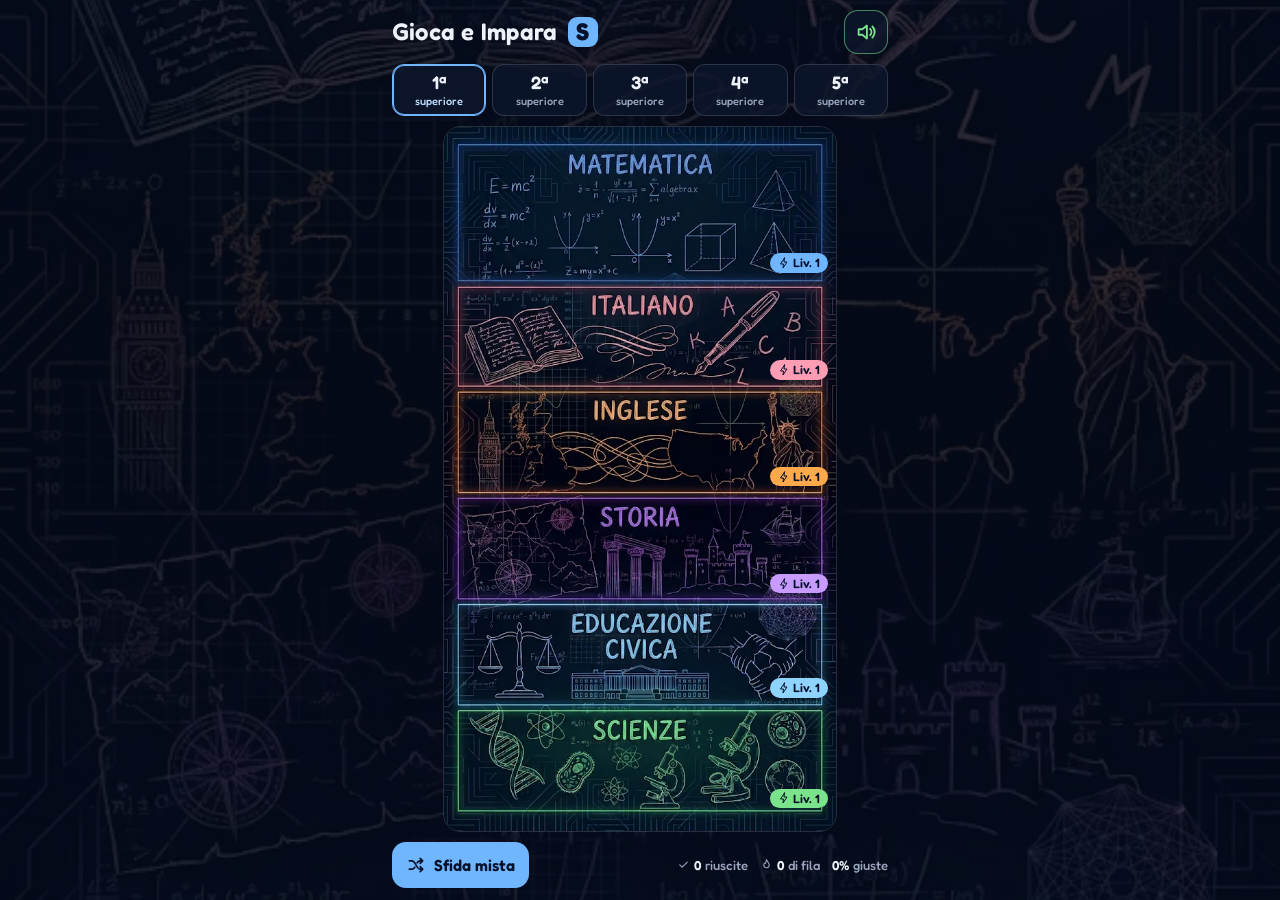
==== commit abbf8ad2: "Versione web: icona (favicon, schermata Home, manifest) Co-Authored-By: Claude Sonnet 5.5 <noreply@a" ====
--- a/www/index.html
+++ b/www/index.html
@@ -6,8 +6,12 @@
   <meta name="viewport" content="width=device-width, initial-scale=1, viewport-fit=cover">
   <meta name="theme-color" content="#050B1A">
   <title>Gioca e Impara S</title>
+  <link rel="icon" type="image/png" href="favicon.png">
+  <link rel="apple-touch-icon" href="img/apple-touch-icon.png">
+  <link rel="manifest" href="manifest.webmanifest">
   <link rel="stylesheet" href="css/style.css">
   <link rel="stylesheet" href="css/s.css">
+  <link rel="stylesheet" href="css/s_magazzino.css">
 </head>
 <body data-theme="teen" class="s-app">
   <main id="app"></main>
@@ -19,6 +23,7 @@
   <script src="js/games.js"></script>
   <script src="js/games2.js"></script>
   <script src="js/s_games.js"></script>
+  <script src="js/s_magazzino.js"></script>
   <script src="js/s_speech.js"></script>
   <script src="js/s_app.js"></script>
 </body>
--- a/www/css/s.css
+++ b/www/css/s.css
@@ -120,7 +120,8 @@
 .sg-opt.ok { border-color: #5BE37A; background: rgba(40,110,60,.55); }
 
 /* ---- i giochi del motore adattati allo schermo delle superiori */
-body.s-app .g2 { min-height: min(440px, calc(100dvh - 268px)); }
+/* il riquadro del gioco cresce con il contenuto: su schermi bassi (PC, finestra piccola) la pagina scorre invece di tagliare le risposte */
+body.s-app .g2 { height: auto; min-height: clamp(400px, calc(100dvh - 250px), 620px); }
 body.s-app .s-prompt small { margin-top: 4px; font-size: 12px; }
 body.s-app .fila-slot { min-height: 42px; padding-top: 4px; padding-bottom: 4px; }
 body.s-app .fila-slots { gap: 6px; }
@@ -143,3 +144,13 @@
 body.s-app .vf-a { color: var(--ink); background: #1B2B52; border: 1.5px solid rgba(111,182,255,.55); border-radius: 12px; font-weight: 600; font-size: 22px; }
 body.s-app .vf-btns .btn { border: 0; box-shadow: none; border-radius: 14px; font-weight: 600; color: #06122B; }
 body.s-app .vf-yes { background: #5BE37A; } body.s-app .vf-no { background: #FF8A8F; }
+
+/* Sfondo diverso per ogni materia dentro i giochi: basta mettere img/sfondo_<materia>.png (572x1024).
+   Se il file manca, resta lo sfondo comune (i livelli dopo il primo fanno da riserva). */
+body[data-sub="matematica"], body[data-sub="italiano"], body[data-sub="inglese"], body[data-sub="storia"], body[data-sub="civica"], body[data-sub="scienze"] { background-attachment: fixed; }
+body[data-sub="matematica"] { background-image: linear-gradient(rgba(5,11,26,.72), rgba(5,11,26,.72)), url("../img/sfondo_matematica.png"), linear-gradient(rgba(5,11,26,.78), rgba(5,11,26,.78)), url("../img/sfondo.png"); background-size: cover, cover, cover, cover; background-position: center; background-repeat: no-repeat; }
+body[data-sub="italiano"] { background-image: linear-gradient(rgba(5,11,26,.72), rgba(5,11,26,.72)), url("../img/sfondo_italiano.png"), linear-gradient(rgba(5,11,26,.78), rgba(5,11,26,.78)), url("../img/sfondo.png"); background-size: cover, cover, cover, cover; background-position: center; background-repeat: no-repeat; }
+body[data-sub="inglese"] { background-image: linear-gradient(rgba(5,11,26,.72), rgba(5,11,26,.72)), url("../img/sfondo_inglese.png"), linear-gradient(rgba(5,11,26,.78), rgba(5,11,26,.78)), url("../img/sfondo.png"); background-size: cover, cover, cover, cover; background-position: center; background-repeat: no-repeat; }
+body[data-sub="storia"] { background-image: linear-gradient(rgba(5,11,26,.72), rgba(5,11,26,.72)), url("../img/sfondo_storia.png"), linear-gradient(rgba(5,11,26,.78), rgba(5,11,26,.78)), url("../img/sfondo.png"); background-size: cover, cover, cover, cover; background-position: center; background-repeat: no-repeat; }
+body[data-sub="civica"] { background-image: linear-gradient(rgba(5,11,26,.72), rgba(5,11,26,.72)), url("../img/sfondo_civica.png"), linear-gradient(rgba(5,11,26,.78), rgba(5,11,26,.78)), url("../img/sfondo.png"); background-size: cover, cover, cover, cover; background-position: center; background-repeat: no-repeat; }
+body[data-sub="scienze"] { background-image: linear-gradient(rgba(5,11,26,.72), rgba(5,11,26,.72)), url("../img/sfondo_scienze.png"), linear-gradient(rgba(5,11,26,.78), rgba(5,11,26,.78)), url("../img/sfondo.png"); background-size: cover, cover, cover, cover; background-position: center; background-repeat: no-repeat; }
--- a/www/css/s_magazzino.css
+++ b/www/css/s_magazzino.css
@@ -0,0 +1,95 @@
+/* ===== Gioca e Impara S — aspetto dei giochi del magazzino ===== */
+.sx { display: flex; flex-direction: column; gap: 10px; }
+.sx-q { margin: 0; padding: 12px 14px; font-size: 18px; line-height: 1.3; font-weight: 600; background: rgba(13,22,44,.82); border: 1.5px solid rgba(255,255,255,.14); border-radius: 14px; }
+.sx-note, .sx-rule { margin: 0; text-align: center; font-size: 14px; color: #9AA6C0; }
+.sx-rule { font-size: 15px; color: #D5DCEC; }
+.sx-ans { display: grid; gap: 7px; }
+.sx-opt { display: flex; align-items: center; gap: 10px; min-height: 50px; padding: 7px 12px; text-align: left; font: inherit; font-size: 16px; color: #EEF2FA; background: rgba(13,22,44,.82); border: 1.5px solid rgba(255,255,255,.14); border-radius: 12px; }
+.sx-opt b { flex: none; width: 26px; height: 26px; display: grid; place-items: center; font-size: 13px; font-weight: 600; color: #06122B; background: #9FB4D8; border-radius: 8px; }
+.sx-opt.ok { border-color: #5BE37A; background: rgba(40,110,60,.55); } .sx-opt.ok b { background: #5BE37A; }
+.sx-opt.ko { border-color: #FF6B6F; background: rgba(120,35,45,.55); } .sx-opt.ko b { background: #FF8A8F; }
+.sx-opt.sel { border-color: #FFD66B; box-shadow: inset 0 0 0 1px #FFD66B; } .sx-opt.sel b { background: #FFD66B; }
+.sx-opt.off { opacity: .32; text-decoration: line-through; }
+
+/* tris */
+.sx-board { align-self: center; display: grid; grid-template-columns: repeat(3, 1fr); gap: 6px; width: min(100%, 228px); }
+.sx-cell { aspect-ratio: 1; display: grid; place-items: center; padding: 0; color: #EEF2FA; background: rgba(13,22,44,.82); border: 1.5px solid rgba(255,255,255,.18); border-radius: 12px; }
+.sx-cell svg { width: 62%; height: 62%; }
+.sx-cell.me { color: #5BE37A; border-color: rgba(91,227,122,.6); } .sx-cell.bot { color: #FF8A8F; border-color: rgba(255,138,143,.55); }
+.sx-cell.cur { border-color: #FFD66B; box-shadow: inset 0 0 0 2px #FFD66B; }
+.sx-cell:disabled:not(.me):not(.bot):not(.cur) { opacity: .55; }
+
+/* scalata */
+.sx-ladder { display: flex; gap: 6px; justify-content: center; }
+.sx-ladder i { width: 38px; height: 30px; display: grid; place-items: center; font-style: normal; font-size: 14px; font-weight: 600; color: #9AA6C0; border: 1.5px solid rgba(255,255,255,.14); border-radius: 9px; }
+.sx-ladder i.on { color: #06122B; background: #5BE37A; border-color: #5BE37A; } .sx-ladder i.cur { color: #EEF2FA; border-color: #6FB6FF; }
+.sx-help { display: grid; grid-template-columns: 1fr 1fr; gap: 8px; }
+.sx-help button, .sx-stake button { min-height: 46px; font: inherit; font-size: 15px; font-weight: 600; color: #FFD66B; background: rgba(13,22,44,.82); border: 1.5px solid rgba(255,214,107,.5); border-radius: 12px; }
+.sx-help button:disabled, .sx-stake button:disabled { opacity: .35; }
+
+/* parola segreta */
+.sx-wgrid { display: grid; gap: 5px; justify-content: center; }
+.sx-wrow { display: grid; grid-template-columns: repeat(var(--n), minmax(0, 38px)); gap: 5px; justify-content: center; }
+.sx-wrow i { aspect-ratio: 1; display: grid; place-items: center; font-style: normal; font-size: 20px; font-weight: 600; color: #EEF2FA; background: rgba(13,22,44,.82); border: 1.5px solid rgba(255,255,255,.16); border-radius: 8px; }
+.sx-wrow i.cur { border-color: #6FB6FF; }
+.sx-wrow i.ok, .sx-keys button.ok { color: #06122B; background: #5BE37A; border-color: #5BE37A; }
+.sx-wrow i.near, .sx-keys button.near { color: #06122B; background: #FFD66B; border-color: #FFD66B; }
+.sx-wrow i.no { color: #9AA6C0; background: rgba(255,255,255,.06); }
+.sx-keys { display: grid; gap: 5px; }
+.sx-keys div { display: flex; gap: 4px; justify-content: center; }
+.sx-keys button { flex: 1 1 0; min-width: 0; max-width: 36px; height: 44px; padding: 0; font: inherit; font-size: 15px; font-weight: 600; color: #EEF2FA; background: #1B2B52; border: 1.5px solid rgba(111,182,255,.4); border-radius: 8px; }
+.sx-keys button.wide { flex: 1.7 1 0; max-width: 62px; font-size: 13px; }
+.sx-keys button.no { opacity: .35; }
+
+/* prima o dopo */
+.sx-pair { display: grid; gap: 8px; }
+.sx-vs { text-align: center; font-size: 13px; color: #9AA6C0; }
+.sx-card { min-height: 78px; padding: 10px 14px; font: inherit; font-size: 19px; font-weight: 600; color: #EEF2FA; background: #1B2B52; border: 1.5px solid rgba(111,182,255,.5); border-radius: 14px; }
+.sx-card.ok { border-color: #5BE37A; background: rgba(40,110,60,.6); } .sx-card.ko { border-color: #FF6B6F; background: rgba(120,35,45,.6); }
+
+/* scommessa */
+.sx-score { display: flex; align-items: baseline; justify-content: center; gap: 10px; font-size: 13px; color: #9AA6C0; }
+.sx-score b { font-size: 34px; font-weight: 600; line-height: 1; color: #FFD66B; font-variant-numeric: tabular-nums; } .sx-score b.neg { color: #FF8A8F; }
+.sx-stake { display: grid; grid-template-columns: repeat(3, 1fr); gap: 8px; }
+.sx-stake button { display: flex; flex-direction: column; align-items: center; justify-content: center; gap: 0; min-height: 54px; }
+.sx-stake b { font-size: 20px; line-height: 1.1; } .sx-stake small { font-size: 11px; font-weight: 500; color: #D5DCEC; }
+
+/* sprint e trova le parole: tempo */
+.sx-time { display: flex; align-items: center; gap: 10px; }
+.sx-time b { width: 40px; text-align: right; font-size: 22px; font-weight: 600; font-variant-numeric: tabular-nums; color: #FFD66B; }
+.sx-time i { flex: 1; height: 8px; border-radius: 4px; background: rgba(255,255,255,.12); overflow: hidden; }
+.sx-time em { display: block; height: 100%; background: #FFD66B; }
+.sg-step.five i { width: 24px; }
+
+/* linea del tempo */
+.sx-put { padding: 10px 12px; text-align: center; border: 1.5px dashed #6FB6FF; border-radius: 12px; }
+.sx-put small { display: block; font-size: 12px; color: #9AA6C0; text-transform: uppercase; letter-spacing: .05em; } .sx-put b { font-size: 18px; font-weight: 600; }
+.sx-track { display: flex; flex-direction: column; align-items: stretch; gap: 5px; padding-left: 14px; border-left: 3px solid rgba(111,182,255,.45); }
+.sx-node { padding: 9px 12px; font-size: 16px; background: rgba(13,22,44,.82); border: 1.5px solid rgba(255,255,255,.14); border-radius: 10px; }
+.sx-gap { height: 30px; font: inherit; font-size: 13px; color: #BFDFFF; background: rgba(111,182,255,.1); border: 1.5px dashed rgba(111,182,255,.55); border-radius: 9px; }
+.sx-gap.ko { color: #FF8A8F; border-color: #FF6B6F; background: rgba(120,35,45,.35); }
+
+/* trova le parole */
+.sx-grid { align-self: center; display: grid; grid-template-columns: repeat(var(--n), 1fr); gap: 3px; width: min(100%, 324px); }
+.sx-grid button { aspect-ratio: 1; padding: 0; font: inherit; font-size: 16px; font-weight: 600; color: #EEF2FA; background: rgba(13,22,44,.82); border: 1px solid rgba(255,255,255,.12); border-radius: 6px; }
+.sx-grid button.sel { border-color: #FFD66B; background: rgba(120,95,25,.6); } .sx-grid button.hit { color: #06122B; background: #5BE37A; border-color: #5BE37A; } .sx-grid button.ko { border-color: #FF6B6F; }
+.sx-clues { margin: 0; padding: 0; list-style: none; display: grid; gap: 3px; font-size: 14px; color: #D5DCEC; }
+.sx-clues li.on { color: #5BE37A; } .sx-clues b { font-weight: 600; }
+
+/* serie */
+.sx-seq { display: flex; flex-wrap: wrap; gap: 6px; justify-content: center; }
+.sx-seq i { min-width: 46px; height: 50px; padding: 0 8px; display: grid; place-items: center; font-style: normal; font-size: 20px; font-weight: 600; background: rgba(13,22,44,.82); border: 1.5px solid rgba(255,255,255,.14); border-radius: 10px; font-variant-numeric: tabular-nums; }
+.sx-seq i.q { color: #FFD66B; border: 1.5px dashed #FFD66B; } .sx-seq i.q.ok { color: #06122B; background: #5BE37A; border: 1.5px solid #5BE37A; }
+.sx-nums { display: grid; grid-template-columns: 1fr 1fr; gap: 8px; }
+.sx-nums .sx-opt { justify-content: center; font-size: 20px; font-weight: 600; min-height: 56px; }
+
+/* colpo d'occhio */
+.sx-mem { display: grid; gap: 7px; }
+.sx-mem div { display: grid; grid-template-columns: 1fr 1fr; gap: 8px; align-items: center; padding: 10px 12px; background: rgba(13,22,44,.82); border: 1.5px solid rgba(255,255,255,.14); border-radius: 12px; font-size: 16px; }
+.sx-mem b { font-weight: 600; color: #BFDFFF; overflow-wrap: anywhere; } .sx-mem span { overflow-wrap: anywhere; }
+
+/* chi sono? */
+.sx-cluel { margin: 0; padding: 0 0 0 26px; display: grid; gap: 6px; font-size: 16px; line-height: 1.3; }
+.sx-cluel li { color: #6C7893; } .sx-cluel li.on { color: #EEF2FA; }
+.sx-more { min-height: 44px; font: inherit; font-size: 15px; font-weight: 600; color: #FFD66B; background: transparent; border: 1.5px solid rgba(255,214,107,.5); border-radius: 12px; }
+.sx-more:disabled { opacity: .35; }
